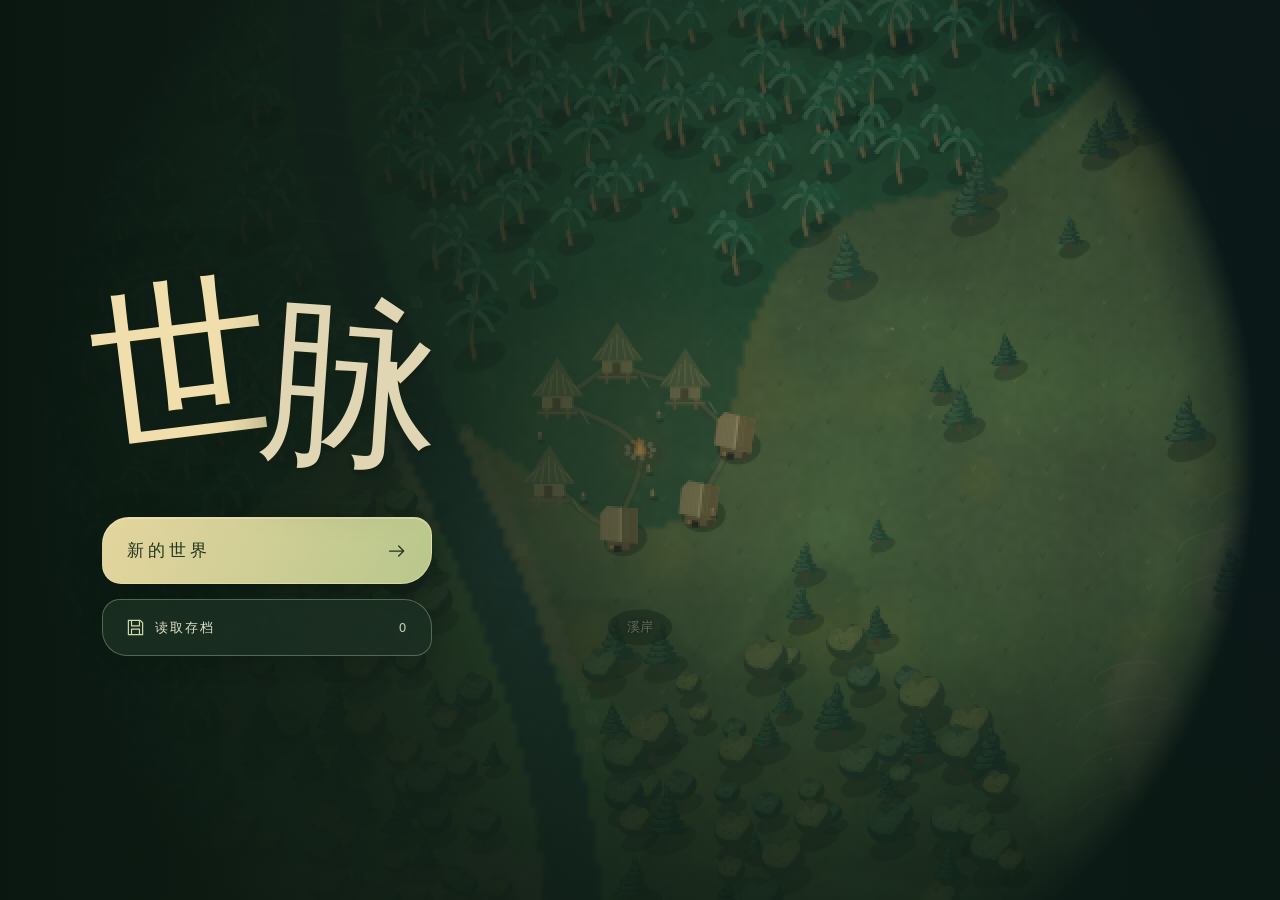
==== index.html @ d9d02315 "Initial release: civilization simulation v5.3.1" ====
<!doctype html>
<html lang="zh-CN">
<head>
  <meta charset="UTF-8">
  <meta name="viewport" content="width=device-width, initial-scale=1, viewport-fit=cover">
  <meta name="theme-color" content="#17251e">
  <link rel="icon" href="data:image/svg+xml,%3Csvg xmlns='http://www.w3.org/2000/svg' viewBox='0 0 32 32'%3E%3Crect width='32' height='32' rx='9' fill='%2317261f'/%3E%3Cpath d='M25 6C9 4 4 12 9 21c7 8 17 1 16-15ZM7 27 22 9' fill='none' stroke='%23b9ca98' stroke-width='2'/%3E%3C/svg%3E">
  <title>世脉</title>
  <link rel="stylesheet" href="styles.css?v=5.3.1">
</head>
<body>
  <svg class="icon-library" aria-hidden="true" xmlns="http://www.w3.org/2000/svg"><defs>
    <symbol id="i-leaf" viewBox="0 0 24 24"><path d="M19 3C8 2 3 7 5 14c2 7 13 7 14-11Z M5 21c2-7 6-11 11-15 M9 13l-1-5 M11 10l5 1"/></symbol>
    <symbol id="i-home" viewBox="0 0 24 24"><path d="m3 11 9-8 9 8 M5 10v10h14V10 M10 20v-7h4v7"/></symbol>
    <symbol id="i-people" viewBox="0 0 24 24"><circle cx="9" cy="7" r="3"/><path d="M3 21v-3a6 6 0 0 1 12 0v3 M16 5a3 3 0 0 1 0 6 M18 15a5 5 0 0 1 3 5"/></symbol>
    <symbol id="i-food" viewBox="0 0 24 24"><path d="M8 22 16 2 M11 15c-5 0-7-3-6-6 4 0 6 2 6 6Z M13 10C9 9 7 6 9 3c3 1 5 3 4 7Z M13 11c4-4 7-3 8-1-1 3-4 5-9 5 M10 18c5-3 8-2 9 0-2 3-6 4-10 3"/></symbol>
    <symbol id="i-wood" viewBox="0 0 24 24"><path d="m12 2-7 9h4l-6 7h18l-6-7h4L12 2Z M12 18v4"/></symbol>
    <symbol id="i-stone" viewBox="0 0 24 24"><path d="m3 17 3-9 7-4 6 5 3 10-10 2-9-4Z M6 8l7 6 6-5 M13 14l-1 7"/></symbol>
    <symbol id="i-coin" viewBox="0 0 24 24"><circle cx="12" cy="12" r="9"/><path d="M15 7h-4a3 3 0 0 0 0 6h2a2 2 0 0 1 0 4H9 M12 5v14"/></symbol>
    <symbol id="i-build" viewBox="0 0 24 24"><path d="m4 21 11-11 M13 6l5 5 4-4-5-5-4 4Z M3 6l3-3 4 4-3 3-4-4Z M10 13l8 8 3-3-8-8"/></symbol>
    <symbol id="i-policy" viewBox="0 0 24 24"><path d="M7 3h12v14a4 4 0 0 1-4 4H6a3 3 0 0 1 0-6h9v2a4 4 0 0 0 4 4 M7 15V6a3 3 0 0 0-6 0h6 M10 7h6 M10 11h6"/></symbol>
    <symbol id="i-reform" viewBox="0 0 24 24"><path d="M12 22V9 M12 15C5 16 2 12 3 7c6 0 9 3 9 8Z M12 11c0-7 4-10 9-9 0 6-3 9-9 9Z"/></symbol>
    <symbol id="i-report" viewBox="0 0 24 24"><path d="M12 5C8 2 4 3 2 4v15c4-2 7-1 10 1 3-2 6-3 10-1V4c-3-1-6-2-10 1Zm0 0v15 M5 8l4 1 M5 12l4 1 M15 9l4-1 M15 13l4-1"/></symbol>
    <symbol id="i-compass" viewBox="0 0 24 24"><circle cx="12" cy="12" r="10"/><path d="m16 7-2 7-7 3 3-7 6-3Z M12 0v3 M12 21v3"/></symbol>
    <symbol id="i-close" viewBox="0 0 24 24"><path d="m6 6 12 12 M18 6 6 18"/></symbol>
    <symbol id="i-plus" viewBox="0 0 24 24"><path d="M12 4v16 M4 12h16"/></symbol>
    <symbol id="i-minus" viewBox="0 0 24 24"><path d="M5 12h14"/></symbol>
    <symbol id="i-arrow" viewBox="0 0 24 24"><path d="M3 12h17 M14 6l6 6-6 6"/></symbol>
    <symbol id="i-menu" viewBox="0 0 24 24"><path d="M5 7h14 M5 12h10 M5 17h14"/></symbol>
    <symbol id="i-play" viewBox="0 0 24 24"><path d="m8 4 12 8-12 8V4Z"/></symbol>
    <symbol id="i-pause" viewBox="0 0 24 24"><path d="M8 5v14 M16 5v14"/></symbol>
    <symbol id="i-save" viewBox="0 0 24 24"><path d="M4 3h14l3 3v15H3V3h1Z M7 3v7h10V3 M7 21v-7h10v7"/></symbol>
    <symbol id="i-water" viewBox="0 0 24 24"><path d="M12 2C9 7 5 10 5 15a7 7 0 0 0 14 0c0-5-4-8-7-13Z M8 15a4 4 0 0 0 4 4"/></symbol>
    <symbol id="i-sun" viewBox="0 0 24 24"><circle cx="12" cy="12" r="5"/><path d="M12 1v3 M12 20v3 M1 12h3 M20 12h3 M4 4l2 2 M18 18l2 2 M20 4l-2 2 M6 18l-2 2"/></symbol>
    <symbol id="i-check" viewBox="0 0 24 24"><path d="m4 12 5 5L20 6"/></symbol>
    <symbol id="i-shield" viewBox="0 0 24 24"><path d="M12 2c3 2 6 3 9 3v7c-1 5-4 8-9 10-5-2-8-5-9-10V5c3 0 6-1 9-3Z M12 7v10 M8 12h8"/></symbol>
    <symbol id="i-tower" viewBox="0 0 24 24"><path d="M4 3v5l3 3-1 11h12l-1-11 3-3V3h-4v3h-3V3h-3v3H7V3H4Z M10 22v-6h4v6"/></symbol>
    <symbol id="i-mill" viewBox="0 0 24 24"><path d="m9 12-2 10h10l-2-10 M12 10V2l4 3-4 5Zm0 0 8 1-3 4-5-5Zm0 0-2 8-4-3 6-5Zm0 0L4 8l3-4 5 6Z"/></symbol>
    <symbol id="i-warehouse" viewBox="0 0 24 24"><path d="m2 9 10-7 10 7 M4 8v14h16V8 M8 22V12h8v10 M8 16h8 M8 19h8"/></symbol>
    <symbol id="i-apartments" viewBox="0 0 24 24"><path d="M5 22V3h14v19 M2 22h20 M9 7h1 M14 7h1 M9 11h1 M14 11h1 M9 15h1 M14 15h1 M10 22v-4h4v4"/></symbol>
    <symbol id="i-health" viewBox="0 0 24 24"><path d="M4 22V7h16v15 M2 22h20 M9 7V2h6v5 M9 12h6 M12 9v6 M9 22v-4h6v4"/></symbol>
    <symbol id="i-industry" viewBox="0 0 24 24"><path d="M3 22V11l6-5v6l6-5v6h6v9H3Z M17 13V2h3l1 11 M7 17h1 M12 17h1 M17 17h1"/></symbol>
    <symbol id="i-rail" viewBox="0 0 24 24"><path d="M6 3h12v14H6V3Z M6 10h12 M9 6h6 M8 14h1 M15 14h1 M8 17 4 22 M16 17l4 5 M6 20h12"/></symbol>
    <symbol id="i-bank" viewBox="0 0 24 24"><path d="m2 8 10-6 10 6H2Z M4 21h16 M3 18h18 M6 10v7 M10 10v7 M14 10v7 M18 10v7"/></symbol>
    <symbol id="i-market" viewBox="0 0 24 24"><path d="M3 8h18l-2-5H5L3 8Z M4 8v13h16V8 M8 21v-8h8v8 M3 8c0 5 5 5 5 0 0 5 8 5 8 0 0 5 5 5 5 0"/></symbol>
    <symbol id="i-post" viewBox="0 0 24 24"><path d="M3 5h18v14H3V5Z m0 1 9 7 9-7 M3 19l6-6 M21 19l-6-6"/></symbol>
    <symbol id="i-culture" viewBox="0 0 24 24"><path d="M12 2v4 M8 6h8 M5 10l7-4 7 4 M6 11v8 M10 11v8 M14 11v8 M18 11v8 M3 22h18 M4 19h16"/></symbol>
    <symbol id="i-crown" viewBox="0 0 24 24"><path d="m3 6 5 5 4-8 4 8 5-5-3 13H6L3 6Z M6 22h12"/></symbol>
    <symbol id="i-war" viewBox="0 0 24 24"><path d="m3 3 5 1 12 15 M21 3l-5 1L4 19 M4 14l6 6 M14 20l6-6 M3 21l3-3 M18 18l3 3"/></symbol>
  </defs></svg>

  <main id="game" aria-label="文明世界">
    <canvas id="worldMap" aria-label="可拖动和缩放的世界地图"></canvas>
    <div class="world-vignette" aria-hidden="true"></div>

    <header id="hud" class="hud hidden">
      <div class="identity glass">
        <button id="menuButton" class="brand-button" title="存档与菜单" aria-label="存档与菜单"><svg><use href="#i-leaf"/></svg></button>
        <div><strong id="settlementName">溪岸</strong><span id="stageLabel">河畔营地</span></div>
      </div>
      <div class="resources glass" aria-label="聚落资源">
        <button class="resource" data-stat="population" title="人口与住房"><svg><use href="#i-people"/></svg><span><b id="populationValue">36</b><small>人口</small></span></button>
        <button class="resource" data-stat="food" title="粮食收支"><svg><use href="#i-food"/></svg><span><b id="foodValue">120</b><small>粮食</small></span></button>
        <button class="resource" data-stat="wood" title="木材收支"><svg><use href="#i-wood"/></svg><span><b id="woodValue">100</b><small>木材</small></span></button>
        <button class="resource" data-stat="stone" title="石材收支"><svg><use href="#i-stone"/></svg><span><b id="stoneValue">48</b><small>石材</small></span></button>
        <button class="resource hidden" data-stat="treasury" title="国库与预算"><svg><use href="#i-coin"/></svg><span><b id="treasuryValue">0</b><small>国库</small></span></button>
        <button class="resource warehouse-button" data-panel="warehouse" title="仓库" aria-label="仓库"><svg><use href="#i-warehouse"/></svg></button>
      </div>
      <nav class="toolbar glass" aria-label="治理操作">
        <button class="tool-button" data-panel="build" title="建设 B"><svg><use href="#i-build"/></svg><span>建设</span></button>
        <button class="tool-button" data-panel="policy" title="政策 P"><svg><use href="#i-policy"/></svg><span>政策</span></button>
        <button class="tool-button" data-panel="reform" title="制度"><svg><use href="#i-reform"/></svg><span>制度</span></button>
        <button class="tool-button" data-panel="report" title="报告 R"><svg><use href="#i-report"/></svg><span>报告</span><i id="reportBadge" class="badge hidden"></i></button>
        <button id="exploreButton" class="tool-button" title="探索 E"><svg><use href="#i-compass"/></svg><span>探索</span></button>
        <button class="tool-button" data-panel="automation" title="委托建设"><svg><use href="#i-build"/></svg><span>委托</span></button>
        <button class="tool-button" data-panel="hostile" title="周边势力"><svg><use href="#i-compass"/></svg><span>势力</span></button>
      </nav>
    </header>

    <div id="mapContext" class="map-context hidden"><span class="eyebrow" id="mapLevelLabel">聚落近景</span><p id="mapSubtitle">溪岸 · 河谷平原</p></div>
    <aside id="detailPanel" class="detail-panel glass hidden" aria-label="所选项目详情"></aside>

    <div id="mapControls" class="map-controls hidden">
      <div class="view-levels glass" aria-label="地图层级"><button data-level="world" title="世界地图">世界</button><button data-level="region" title="地区地图">地区</button><button data-level="village" class="active" title="查看每间房屋">聚落</button></div>
      <div class="zoom-controls glass"><button id="zoomOut" title="缩小" aria-label="缩小"><svg><use href="#i-minus"/></svg></button><button id="homeView" title="回到聚落" aria-label="回到聚落"><svg><use href="#i-home"/></svg></button><button id="zoomIn" title="放大" aria-label="放大"><svg><use href="#i-plus"/></svg></button></div>
      <div class="map-scale"><span></span><small id="scaleLabel">100 m</small></div>
    </div>

    <div id="timeControls" class="time-controls glass hidden">
      <div class="calendar"><strong id="yearLabel">纪元 0 年</strong><span id="seasonLabel">暂停</span></div>
      <button id="playButton" class="play-button" title="开始 / 暂停 空格" aria-label="开始时间"><svg><use id="playUse" href="#i-play"/></svg></button>
      <div class="speed-options" aria-label="时间速度"><button data-speed="1" class="active">1×</button><button data-speed="5">5×</button><button data-speed="12">12×</button></div>
    </div>

    <div id="importantEventBackdrop" class="important-event-backdrop hidden" aria-hidden="true"></div>
    <section id="eventPopup" class="event-popup glass hidden" aria-live="polite"></section>
    <div id="onboarding" class="onboarding glass hidden"><span class="guide-mark">01</span><div><strong id="guideTitle">先看看这处河湾</strong><p id="guideText">拖动画面，滚轮靠近屋舍。点击顶部的建设，种下第一片农田。</p></div><button id="dismissGuide" class="icon-button" title="关闭提示" aria-label="关闭提示"><svg><use href="#i-close"/></svg></button></div>
    <div id="placementBar" class="placement-bar glass hidden"><svg><use href="#i-build"/></svg><span id="placementText"></span><button id="cancelPlacement" class="icon-button" title="取消放置" aria-label="取消放置"><svg><use href="#i-close"/></svg></button></div>
    <div id="toastRegion" class="toast hidden" role="status"></div>
  </main>

  <section id="startScreen" class="start-screen" aria-label="启动界面">
    <div class="start-shade"></div>
    <div class="start-content"><h1 aria-label="世脉"><span class="title-first">世</span><span class="title-second">脉</span></h1>
      <div class="start-actions"><button id="continueButton" class="continue-button hidden"><span><small>继续游戏</small><strong id="continueName"></strong><em id="continueMeta"></em></span><svg><use href="#i-arrow"/></svg></button><button id="newGameButton" class="new-game-button"><span>新的世界</span><svg><use href="#i-arrow"/></svg></button><button id="loadGameButton" class="load-button"><svg><use href="#i-save"/></svg><span>读取存档</span><small id="saveCount">0</small></button></div>
    </div>
  </section>

  <div id="dialogBackdrop" class="dialog-backdrop hidden"><section id="dialog" class="dialog glass" role="dialog" aria-modal="true" aria-labelledby="dialogTitle"></section></div>
  <script src="terrain.js?v=5.3.1"></script><script src="society.js?v=5.3.1"></script><script src="warfare.js?v=5.3.1"></script><script src="logistics.js?v=5.3.1"></script><script src="minerals.js?v=5.3.1"></script><script src="economy.js?v=5.3.1"></script><script src="politics.js?v=5.3.1"></script><script src="territory.js?v=5.3.1"></script><script src="nations.js?v=5.3.1"></script><script src="engine.js?v=5.3.1"></script><script src="world.js?v=5.3.1"></script><script src="storage.js?v=5.3.1"></script><script src="app.js?v=5.3.1"></script>
</body>
</html>
---- styles.css ----
:root{color-scheme:dark;--paper:#e9e3d0;--muted:#b7bca7;--sage:#b9ca98;--gold:#d4ba81;--ink:#17261f;--panel:rgba(24,39,30,.94);--line:rgba(211,219,183,.14);font-family:"PingFang SC","Microsoft YaHei",system-ui,sans-serif;font-synthesis:none}
*{box-sizing:border-box}body{margin:0;background:#192a21;color:var(--paper);overflow:hidden}button,input{font:inherit}button{color:inherit;cursor:pointer;border:0;background:transparent;-webkit-tap-highlight-color:transparent}button:disabled{opacity:.42;cursor:not-allowed}button:focus-visible,input:focus-visible{outline:2px solid var(--gold);outline-offset:4px}button, input{transition:background .18s,color .18s,opacity .18s,box-shadow .18s}button:hover:not(:disabled){color:#fff7dc}button svg{pointer-events:none}svg{width:22px;height:22px;fill:none;stroke:currentColor;stroke-width:1.5;stroke-linecap:round;stroke-linejoin:round;flex-shrink:0}.icon-library{position:absolute;width:0;height:0;overflow:hidden}.hidden{display:none!important}#game,#worldMap,.world-vignette{position:fixed;inset:0;width:100%;height:100%}#worldMap{display:block;cursor:grab;touch-action:none}#worldMap:active{cursor:grabbing}.world-vignette{pointer-events:none;background:radial-gradient(ellipse at center,transparent 40%,rgba(8,18,13,.25) 100%)}.glass{background:var(--panel);box-shadow:0 8px 36px #07120b38,inset 0 1px 0 #dce2b715;border:1px solid #d7debd16;backdrop-filter:blur(18px);-webkit-backdrop-filter:blur(18px)}
.hud{position:fixed;z-index:10;top:20px;left:24px;right:24px;display:flex;align-items:center;gap:12px;pointer-events:none}.hud>*{pointer-events:auto}.identity{display:flex;gap:10px;align-items:center;padding:9px 20px 9px 10px;border-radius:25px 30px 24px 16px;min-width:168px}.brand-button{color:var(--sage);display:grid;place-items:center;width:40px;height:40px;border-radius:50%}.brand-button:hover{background:#ffffff0a}.brand-button svg{width:30px;height:30px}.identity strong{font-family:"Songti SC",STSong,serif;font-size:19px;letter-spacing:3px;display:block}.identity span{display:block;font-size:10px;color:var(--muted);margin-top:4px;letter-spacing:1px}.resources{display:flex;align-items:center;padding:9px 16px;border-radius:20px 25px 18px 25px;gap:21px}.resource{display:flex;align-items:center;gap:9px;padding:2px 0;text-align:left}.resource svg{color:var(--sage);width:23px;height:23px}.resource b{font-size:17px;font-weight:500;font-variant-numeric:tabular-nums;display:block;line-height:1.2}.resource small{display:block;font-size:9px;color:var(--muted);margin-top:4px;white-space:nowrap}.toolbar{margin-left:auto;display:flex;padding:6px;gap:3px;border-radius:28px 20px 27px 21px}.tool-button{position:relative;display:flex;flex-direction:column;align-items:center;justify-content:center;gap:4px;min-width:53px;height:52px;border-radius:16px;color:#c8d0b8}.tool-button span{font-size:10px;letter-spacing:1px}.tool-button:hover,.tool-button.active{background:#d1e0a713;color:var(--gold)}.badge{position:absolute;width:5px;height:5px;right:12px;top:6px;background:var(--gold);border-radius:50%}.map-context{position:fixed;top:113px;left:34px;pointer-events:none;text-shadow:0 2px 8px #07160d}.eyebrow{font-size:10px;letter-spacing:3px;color:var(--sage)}.map-context p{font-family:"Songti SC",STSong,serif;font-size:21px;letter-spacing:3px;margin:8px 0;color:#e8e5d1}.detail-panel{position:fixed;z-index:20;top:104px;right:24px;width:350px;max-height:calc(100dvh - 260px);overflow:auto;border-radius:28px 17px 26px 22px;padding:23px 22px;scrollbar-width:thin;scrollbar-color:#8f9c7140 transparent}.panel-header{display:flex;justify-content:space-between;align-items:flex-start;gap:12px;margin-bottom:18px}.panel-header h2{font-family:"Songti SC",STSong,serif;font-size:25px;font-weight:500;letter-spacing:3px;margin:3px 0 7px}.panel-header p{margin:0;font-size:11px;color:var(--muted);line-height:1.7}.icon-button{width:30px;height:30px;display:grid;place-items:center;border-radius:50%;flex-shrink:0;color:var(--muted)}.icon-button svg{width:17px;height:17px}.icon-button:hover{background:#ffffff0a}.section-label{color:var(--gold);font-size:10px;letter-spacing:2px;margin:20px 0 10px}.panel-copy{font-size:12px;line-height:1.9;color:var(--muted)}.project-list{display:flex;flex-direction:column;gap:8px}.project-card{width:100%;padding:13px 12px;display:flex;gap:12px;align-items:flex-start;text-align:left;border-radius:16px 21px 17px 13px;background:#9aae7010;border:1px solid transparent}.project-card:hover:not(:disabled),.project-card.selected{background:#b4c4871b;border-color:#b4c48725}.project-card .project-icon{padding:8px;border-radius:50%;background:#b5cb8910;color:var(--sage)}.project-card .project-icon svg{width:21px;height:21px}.project-main{min-width:0;flex:1}.project-name{font-size:13px;display:flex;align-items:center;justify-content:space-between;gap:8px}.project-name small{font-size:9px;color:var(--muted)}.project-card p{font-size:10px;color:var(--muted);line-height:1.7;margin:5px 0 7px}.costs{display:flex;gap:12px;flex-wrap:wrap;font-size:10px;color:#c6ccaf}.costs span{display:flex;align-items:center;gap:4px}.costs svg{width:13px;height:13px}.costs .insufficient{color:#dfaa88}.locked .project-icon{color:#8e9784}.locked .project-name{color:#a3aa96}.locked p{color:#909b88}.subtle-button{font-size:11px;color:var(--muted);padding:8px 0}.primary-button{background:#b7c995;color:#1a2a1e!important;border-radius:13px 20px 14px 20px;padding:13px 18px;display:flex;align-items:center;justify-content:center;gap:12px;font-size:12px}.primary-button:hover:not(:disabled){background:#cfdda9}.primary-button svg{width:17px;height:17px}.wide{width:100%}.size-options,.choice-row{display:flex;gap:7px;margin:12px 0}.size-options button,.choice-row button{font-size:11px;border-radius:15px;padding:9px 14px;background:#d2deac0b}.size-options .active,.choice-row .active{background:#b6c99227;color:var(--gold)}.selected-project{background:#aabe8010;border-radius:18px;padding:15px;margin:10px 0}.selected-project h3{font-size:15px;font-weight:500;margin:0 0 8px}.selected-project p{font-size:11px;line-height:1.8;color:var(--muted)}.switch{width:32px;height:18px;border-radius:20px;background:#76836535;position:relative;display:inline-block;flex-shrink:0}.switch:after{content:"";position:absolute;left:3px;top:3px;width:12px;height:12px;border-radius:50%;background:#a7b196;transition:transform .2s}.switch.on{background:#b3c68e55}.switch.on:after{transform:translateX(14px);background:var(--sage)}.coverage{height:3px;background:#d0d8af15;border-radius:8px;margin-top:9px;overflow:hidden}.coverage i{display:block;height:100%;background:var(--sage);border-radius:8px;transition:width .5s}.metrics{display:grid;grid-template-columns:1fr 1fr;gap:16px 18px;margin:18px 0}.metric small{display:block;font-size:10px;color:var(--muted);margin-bottom:7px}.metric b{font-weight:400;font-size:23px;font-family:Georgia,serif}.metric em{font-size:10px;color:var(--sage);font-style:normal;margin-left:5px}.report-chart{width:100%;height:100px;stroke-width:2;margin:8px 0}.chart-labels{display:flex;justify-content:space-between;font-size:9px;color:var(--muted)}.history-entry{border-top:1px solid var(--line);padding:12px 0}.history-entry time{font-size:9px;color:var(--muted)}.history-entry h3{font-size:12px;font-weight:500;margin:6px 0}.history-entry p{font-size:11px;color:var(--muted);line-height:1.8;margin:0}.budget-row{margin:19px 0}.budget-row label{display:flex;justify-content:space-between;font-size:12px;margin-bottom:10px}.budget-row input{width:100%;accent-color:var(--sage)}.institution{padding:13px 0;border-bottom:1px solid var(--line)}.institution h3{font-size:13px;font-weight:500;margin:0 0 5px}.institution p{font-size:11px;color:var(--muted);margin:0 0 10px;line-height:1.8}.institution select{width:100%;color:var(--paper);background:#273a2d;border:1px solid var(--line);border-radius:12px;padding:9px;font:inherit;font-size:11px}.institution button{margin-top:8px}.empty-note{font-size:12px;color:var(--muted);line-height:1.9;padding:20px 0}.tag{display:inline-block;font-size:9px;color:var(--sage);background:#b6cc8b12;border-radius:12px;padding:5px 8px;margin:2px}
.map-controls{position:fixed;z-index:11;bottom:25px;left:26px;display:flex;align-items:center;gap:10px}.view-levels,.zoom-controls{display:flex;padding:5px;border-radius:18px 21px 17px 21px}.view-levels button{padding:8px 12px;font-size:10px;color:var(--muted);border-radius:13px}.view-levels button.active{color:var(--paper);background:#d0dda11a}.zoom-controls button{width:33px;height:31px;display:grid;place-items:center;border-radius:12px}.zoom-controls button:hover{background:#ffffff0c}.zoom-controls svg{width:16px;height:16px}.map-scale{margin-left:4px;color:#c5cbb4;text-align:center;text-shadow:0 1px 4px #000}.map-scale span{display:block;width:65px;height:5px;border:1px solid #c5cbb480;border-top:0}.map-scale small{font-size:9px}.time-controls{position:fixed;z-index:12;bottom:25px;right:26px;display:flex;align-items:center;padding:12px 13px 12px 22px;gap:15px;border-radius:23px 28px 19px 25px}.calendar strong{display:block;font-family:"Songti SC",STSong,serif;letter-spacing:1px;font-weight:500;font-size:16px}.calendar span{font-size:9px;color:var(--muted);display:block;margin-top:5px}.play-button{width:35px;height:35px;color:var(--sage);background:#b4c68c12;border-radius:50%;display:grid;place-items:center}.play-button svg{width:18px;height:18px}.speed-options{display:flex;gap:3px}.speed-options button{font-size:10px;padding:8px 6px;color:var(--muted);border-radius:10px}.speed-options button.active{background:#c8d6a51a;color:var(--gold)}.event-popup{position:fixed;right:26px;bottom:116px;width:334px;border-radius:23px 30px 22px 16px;padding:20px 22px;z-index:30;animation:rise .35s ease-out}.event-meta{display:flex;align-items:center;justify-content:space-between;font-size:9px;color:var(--gold);letter-spacing:2px}.event-popup h3{font-family:"Songti SC",STSong,serif;font-size:22px;font-weight:500;letter-spacing:1px;margin:13px 0 10px}.event-popup p{font-size:11px;line-height:1.9;color:#c4cbb5;margin:0}.event-popup footer{display:flex;justify-content:space-between;align-items:center;margin-top:14px;font-size:9px;color:var(--muted)}.event-popup footer button{padding:6px 12px;border-radius:12px;background:#c6d99b17;color:var(--sage);font-size:11px}.event-popup.failure{border-color:#c78e5b55}.onboarding{position:fixed;bottom:113px;left:28px;max-width:365px;padding:17px 15px;display:flex;gap:13px;align-items:flex-start;border-radius:20px 27px 19px 24px;z-index:14}.guide-mark{font-family:Georgia,serif;font-size:28px;font-style:italic;color:#b9ca9870;line-height:1}.onboarding strong{font-family:"Songti SC",STSong,serif;letter-spacing:1px;font-size:16px;font-weight:500}.onboarding p{font-size:10px;line-height:1.9;color:var(--muted);margin:7px 0 0}.placement-bar{position:fixed;bottom:112px;left:50%;transform:translateX(-50%);z-index:25;display:flex;align-items:center;gap:14px;padding:12px 15px 12px 19px;border-radius:22px;color:var(--gold);white-space:nowrap;font-size:12px}.placement-bar>svg{width:19px}.toast{position:fixed;z-index:80;left:50%;top:110px;transform:translateX(-50%);padding:12px 22px;background:#253b2ef5;border:1px solid #cfdbab22;border-radius:22px;color:var(--paper);box-shadow:0 8px 30px #0003;font-size:12px;max-width:90%;text-align:center;animation:rise .2s ease-out}
.start-screen{position:fixed;inset:0;z-index:50;overflow:auto}.start-shade{position:absolute;inset:0;background:linear-gradient(90deg,rgba(12,26,20,.97),rgba(14,30,21,.88) 27%,rgba(15,30,21,.27) 66%,rgba(11,24,17,.16)),linear-gradient(0deg,#0e201bd9,transparent 30%)}.start-content{position:relative;max-width:650px;padding:clamp(65px,10vh,125px) 0 60px clamp(40px,7.5vw,130px)}.start-overline{display:flex;align-items:center;gap:12px;color:#beca9d;font-size:9px;letter-spacing:3px}.start-overline svg{width:25px;height:25px}.start-content h1{font-family:"Songti SC",STSong,"Noto Serif CJK SC",serif;font-size:clamp(80px,8vw,119px);letter-spacing:18px;font-weight:400;line-height:1.1;margin:28px 0 0;color:#ece8d6;text-shadow:0 4px 30px #0c201a44}.start-content h1 span{display:block;font-size:16px;letter-spacing:5px;margin-top:24px;color:#c9d0b8}.start-description{margin:32px 0 34px;font-size:12px;letter-spacing:2px;color:#aebda6;line-height:2.3}.start-actions{max-width:322px;display:flex;flex-direction:column;gap:12px}.continue-button{display:flex;align-items:center;justify-content:space-between;text-align:left;padding:17px 23px;border-radius:18px 28px 18px 26px;background:#b2c88e18;border:1px solid #c0ce9b33}.continue-button small{display:block;font-size:9px;letter-spacing:3px;color:var(--sage)}.continue-button strong{font-family:"Songti SC",STSong,serif;font-size:22px;font-weight:400;display:block;margin:7px 0;letter-spacing:2px}.continue-button em{font-size:9px;display:block;color:var(--muted);font-style:normal}.continue-button>svg{color:var(--sage)}.new-game-button{display:flex;justify-content:space-between;align-items:center;padding:19px 24px;background:#c2d19e;color:#243422!important;border-radius:22px 17px 26px 17px;font-size:14px;letter-spacing:3px;box-shadow:0 5px 30px #0002}.new-game-button:hover{background:#d3ddb5}.new-game-button svg{width:20px}.load-button{padding:12px 5px;display:flex;align-items:center;gap:10px;color:#bdc8af;font-size:11px;letter-spacing:2px}.load-button svg{width:17px;height:17px}.load-button small{margin-left:auto;color:#8f9d88;font-size:10px}.start-note{font-size:9px;letter-spacing:3px;color:#8a9d87;margin-top:34px}.start-caption{position:absolute;bottom:75px;right:65px;text-align:right;pointer-events:none}.start-caption span{font-family:"Songti SC",STSong,serif;font-size:22px;letter-spacing:4px;color:#e3e8d2}.start-caption small{display:block;color:#b0bea3;font-size:9px;letter-spacing:2px;margin-top:14px}.version{position:absolute;bottom:25px;right:35px;font-size:9px;letter-spacing:2px;color:#94a38e}.dialog-backdrop{position:fixed;inset:0;z-index:70;background:#06140dc2;backdrop-filter:blur(10px);display:flex;align-items:center;justify-content:center;padding:24px}.dialog{width:min(440px,100%);max-height:85dvh;overflow:auto;padding:30px;border-radius:30px 20px 35px 23px}.dialog h2{font-family:"Songti SC",STSong,serif;font-size:30px;font-weight:400;letter-spacing:4px;margin:5px 0 12px}.dialog .dialog-subtitle{font-size:12px;line-height:1.9;color:var(--muted)}.dialog label{font-size:10px;letter-spacing:2px;color:var(--sage);display:block;margin:23px 0 9px}.dialog input[type=text],.dialog input[type=number]{width:100%;padding:13px 14px;border:1px solid #c8d3a626;border-radius:13px;background:#09170e40;color:var(--paper);font-size:14px}.dialog .seed-note{font-size:10px;color:var(--muted);margin:8px 0 22px}.dialog .start-facts{display:flex;gap:22px;margin:23px 0;color:var(--muted);font-size:11px}.start-facts span{display:flex;align-items:center;gap:6px}.start-facts svg{width:17px;height:17px;color:var(--sage)}.dialog-header{display:flex;justify-content:space-between;align-items:flex-start}.save-slot{padding:16px 12px;display:flex;gap:8px;align-items:center;border-top:1px solid var(--line)}.save-slot>button:first-child{text-align:left;flex:1}.save-slot strong{font-family:"Songti SC",STSong,serif;font-weight:500;display:block;letter-spacing:1px;font-size:19px}.save-slot small{display:block;color:var(--muted);font-size:10px;margin-top:7px}.menu-actions{display:flex;flex-direction:column;gap:10px;margin-top:23px}.menu-actions button{padding:13px 16px;text-align:left;border-radius:15px;background:#c8d6a50c;display:flex;align-items:center;gap:12px;font-size:12px}.menu-actions svg{width:18px;height:18px;color:var(--sage)}.danger{color:#d4a28a!important}@keyframes rise{from{opacity:0;translate:0 10px}to{opacity:1;translate:0 0}}
@media(min-width:1500px){.hud{gap:18px;top:25px;left:30px;right:30px}.resources{gap:33px;padding:12px 25px}.toolbar{gap:7px}.tool-button{min-width:60px}.map-context{top:125px;left:42px}}
@media(max-width:1100px){.hud{gap:8px;left:14px;right:14px;top:14px}.identity{min-width:135px;padding-right:13px}.identity strong{font-size:16px}.resources{gap:13px;padding:12px}.resource{gap:6px}.resource b{font-size:15px}.resource svg{width:18px}.tool-button{min-width:42px}.toolbar{gap:0}.tool-button span{font-size:9px}.map-context{left:24px}.detail-panel{right:14px;width:325px}.start-content{padding-left:7vw}.start-caption{right:35px;font-size:16px}.start-caption span{font-size:17px}.time-controls{gap:10px}.speed-options button{padding:8px 4px}}
@media(max-width:760px){.hud{flex-wrap:wrap;gap:7px;top:10px;left:10px;right:10px}.identity{min-width:125px;flex:0 0 auto;padding:7px 12px 7px 6px}.brand-button{width:30px;height:30px}.brand-button svg{width:24px}.identity strong{font-size:15px;letter-spacing:2px}.identity span{font-size:8px}.resources{flex:1;justify-content:space-around;padding:9px 10px;gap:8px;height:58px}.resource{gap:5px}.resource svg{width:17px;height:17px}.resource b{font-size:13px}.resource small{font-size:8px}.toolbar{margin-left:auto;height:53px;padding:3px 6px}.tool-button{height:45px;min-width:45px}.tool-button svg{width:19px;height:19px}.tool-button span{font-size:8px}.map-context{top:137px;left:20px}.map-context p{font-size:17px}.detail-panel{top:135px;right:10px;width:min(330px,calc(100% - 20px));max-height:calc(100dvh - 268px);padding:20px}.map-controls{left:12px;bottom:94px;gap:6px}.view-levels button{padding:7px 9px;font-size:9px}.zoom-controls button{width:27px;height:28px}.map-scale{display:none}.time-controls{right:12px;left:12px;bottom:15px;justify-content:space-between;padding:10px 14px}.calendar strong{font-size:15px}.speed-options{gap:4px}.speed-options button{padding:9px 7px}.play-button{width:34px;height:34px}.event-popup{right:12px;bottom:150px;width:min(325px,calc(100vw - 24px));padding:17px 19px}.event-popup h3{font-size:20px}.onboarding{bottom:150px;left:12px;max-width:calc(100% - 24px)}.event-popup:not(.hidden)~.onboarding{display:none}.placement-bar{bottom:151px;max-width:calc(100% - 24px);white-space:normal;font-size:11px}.start-shade{background:linear-gradient(90deg,#0c1a14ed,#0e1e15b5 80%),linear-gradient(0deg,#0e201bcc,transparent)}.start-content{padding:75px 32px 60px;max-width:460px}.start-content h1{font-size:87px;letter-spacing:12px;margin-top:26px}.start-content h1 span{font-size:13px;letter-spacing:3px}.start-description{font-size:11px;margin:27px 0}.start-actions{max-width:300px}.start-caption{display:none}.start-note{font-size:8px;letter-spacing:2px}.version{bottom:18px;right:22px}.dialog{padding:24px}.toast{top:137px;font-size:11px}}
@media(max-width:450px){.identity{min-width:109px;gap:5px;padding-right:9px}.identity strong{font-size:14px}.identity span{font-size:7px}.resources{gap:5px;padding:9px 8px}.resource{gap:3px}.resource svg{width:12px;height:12px}.resource b{font-size:12px}.resource small{font-size:7px}.resource[data-stat=treasury] small{font-size:0}.resource[data-stat=treasury] small:after{content:'储备';font-size:7px}.toolbar{width:251px;justify-content:space-between}.tool-button{min-width:43px}.start-content{padding-top:68px}.start-content h1{font-size:82px}.detail-panel{max-height:calc(100dvh - 285px)}}
@media(max-width:360px){.hud .identity{min-width:91px;gap:1px;padding-right:5px}.identity .brand-button{width:23px}.identity strong{font-size:12px}.resources{gap:3px;padding:9px 6px}.resource{gap:2px}.resource svg{width:10px}.resource b{font-size:11px}.resource small{font-size:6px}.tool-button{min-width:40px}.speed-options button{padding:9px 4px}.time-controls{gap:7px}.calendar strong{font-size:13px}}
.event-popup footer{gap:7px}.event-popup footer>span{flex:1}.event-popup footer button{display:flex;align-items:center;gap:5px;white-space:nowrap}.event-popup footer svg{width:14px;height:14px}.event-data{display:flex;justify-content:space-between;gap:12px;margin-top:16px;padding:13px 0;border-top:1px solid var(--line)}.event-data>span{display:flex;align-items:center;gap:6px}.event-data svg{color:var(--sage);width:15px;height:15px}.event-data b{font-size:15px;font-weight:400}.event-data small{font-size:8px;color:var(--muted)}
.proposal-form input{width:100%;border:1px solid var(--line);background:#10221988;color:var(--paper);border-radius:14px;padding:13px;font:inherit;font-size:15px}.form-label{margin:20px 0 9px;font-size:12px;color:var(--sage);display:flex;justify-content:space-between}.clause-chips{display:flex;flex-wrap:wrap;gap:7px}.clause-chips button{padding:9px 12px;border-radius:16px;background:#b5c78c0c;font-size:12px}.clause-chips button.active{background:#b5c78c30;color:var(--gold)}.policy-drawback{color:#dbb293!important;font-size:11px!important;margin-top:9px!important;line-height:1.8!important}.proposal-form .project-card p:first-of-type{display:none}.proposal-form .project-name svg{width:16px;height:16px}.proposal-card{margin-top:14px;padding:15px;background:#a8bb7b0b;border-radius:18px}.proposal-open{display:block;width:100%;text-align:left}.proposal-open strong{display:block;font-size:15px;font-weight:500}.proposal-open span{display:block;font-size:11px;color:var(--muted);margin:8px 0}.form-actions{display:flex;align-items:center;justify-content:space-between;margin-top:18px}.estimate{margin:20px 0;padding:14px;background:#b9cb8b10;border-radius:14px;font-size:11px;color:var(--gold)}.estimate>span:last-child{display:block;margin-top:9px}.build-location{display:flex;align-items:center;gap:9px;font-size:12px;color:var(--muted);margin:10px 0 17px}.automation-level{color:var(--sage);font-size:13px;margin-bottom:15px}.hostile-name{display:flex;align-items:center;gap:10px;color:#e1b398;font-size:19px;font-family:'Songti SC',serif}.hostile-actions{display:flex;gap:8px;flex-wrap:wrap;margin-top:19px}.hostile-actions>button{padding:12px;border-radius:15px;background:#c3947312;font-size:12px}.hostile-actions .costs{margin-top:9px}.hostile-pressure i{background:#c88e70}.project-card .costs{margin-top:9px}.hostile-card{padding:12px 0}.panel-header h2{font-size:23px}.toolbar{gap:0}.tool-button{min-width:46px}.panel-copy:empty{display:none}
@media(min-width:1500px){.tool-button{min-width:51px}}
@media(max-width:760px){.toolbar{width:auto;max-width:100%;justify-content:space-between}.tool-button{min-width:42px}.proposal-form .project-card{padding:12px 9px}.proposal-form .project-icon{padding:6px}.policy-drawback{font-size:11px!important}}
.event-popup{max-height:calc(100dvh - 240px);overflow:auto}.event-popup p{white-space:pre-line}
.proposal-form .project-card.selected p:first-of-type{display:block}
.start-mode-options{display:grid;grid-template-columns:1fr 1fr;gap:12px;margin:18px 0 8px}.start-mode-options button{border:1px solid var(--line);border-radius:21px 15px 23px 15px;text-align:left;padding:17px 14px;background:#b5c78c08}.start-mode-options button.active{border-color:#b5c78c66;background:#b5c78c1c}.start-mode-options svg{width:24px;height:24px;color:var(--sage);margin-bottom:11px}.start-mode-options strong{display:block;font:500 20px 'Songti SC',serif;letter-spacing:3px}.start-mode-options span{display:block;color:var(--muted);font-size:10px;line-height:1.7;margin-top:7px}.dialog .start-facts{gap:14px;flex-wrap:wrap;font-size:10px}.currency-innovation{margin:18px 0;padding:18px;border:1px solid #c2cb9b30;border-radius:20px 27px 17px 22px;background:#c2cb9b0c}.currency-innovation h3{display:flex;align-items:center;gap:9px;font:500 19px 'Songti SC',serif;margin:0 0 12px}.currency-innovation h3 svg{width:20px;height:20px;color:var(--gold)}.currency-innovation p{font-size:11px;line-height:1.8;color:var(--muted)}.currency-innovation .primary-button{margin-top:15px}.nation-card{margin:18px 0;padding:18px 15px;border:1px solid #c8d6a51a;background:#c8d6a507;border-radius:24px 17px 26px 19px}.nation-card.selected{border-color:#c8d6a548}.nation-name{display:flex;gap:9px;align-items:center;width:100%;text-align:left;font:500 22px 'Songti SC',serif}.nation-name i{width:9px;height:9px;border-radius:50%;background:var(--nation-color);box-shadow:0 0 12px color-mix(in srgb,var(--nation-color),transparent 70%)}.nation-name>svg{width:17px;height:17px;margin-left:auto;color:var(--muted)}.nation-status{display:flex;flex-wrap:wrap;gap:7px 12px;margin:12px 0;color:var(--muted);font-size:10px}.nation-card .metrics{gap:12px;margin:16px 0}.nation-card .metric b{font-size:21px}.nation-exchange{display:grid;gap:10px;border-top:1px solid var(--line);padding:14px 0 5px}.nation-exchange>span{display:flex;align-items:center;gap:8px;font-size:12px;color:#c6cfb3}.nation-exchange svg,.nation-tariff svg{width:15px;height:15px;color:var(--sage)}.nation-exchange b{font-weight:400;margin-left:auto}.nation-exchange>small{font-size:10px;color:var(--muted);line-height:1.8}.nation-tariff{display:flex;align-items:center;gap:7px;font-size:11px;color:var(--gold);margin-top:8px}.nation-actions{display:grid;grid-template-columns:1fr 1fr;gap:8px;margin-top:17px}.nation-actions button{padding:11px 9px;background:#c0cfa312;border-radius:15px;text-align:left;font-size:11px;line-height:1.6}.nation-actions .costs{margin-top:7px;gap:9px}.nation-actions button:disabled{opacity:.35}.choice-row button>svg{width:14px;height:14px;vertical-align:middle;margin-right:6px}.exploration-heading{display:flex;gap:12px;justify-content:space-between;align-items:center;margin:4px 0 20px;font-size:12px;color:var(--muted)}.expedition-card{padding:17px;background:#b5c78c0b;border-radius:18px 25px 18px 22px;margin:18px 0}.expedition-card .proposal-open strong{font-size:12px;display:flex;align-items:center;gap:8px}.expedition-card svg{width:17px;height:17px;color:var(--sage)}.expedition-card .proposal-open span{margin-top:13px;color:var(--muted);font-size:11px}.expedition-card .coverage{margin-top:13px}
@media(max-width:450px){.nation-card{padding:16px 12px}.nation-actions{gap:7px}.start-mode-options{gap:9px}.start-mode-options button{padding:15px 11px}.start-mode-options span{font-size:9px}.dialog .start-facts{gap:10px}.resource[data-stat=treasury] small:after{content:'国库'}}
.building-group{margin:20px 0 0}.building-group>h3{font-size:11px;font-weight:500;color:var(--sage);letter-spacing:2px;margin:0 0 11px}.reform-progress-card{padding:17px;background:#c5d5a110;border:1px solid #c5d5a126;border-radius:19px 26px 18px 23px;margin:16px 0}.reform-progress-card h3{font-size:14px;font-weight:500;line-height:1.7;margin:12px 0 8px}.reform-preview-values{display:flex;flex-wrap:wrap;gap:10px 17px;color:var(--muted);font-size:11px;line-height:1.8;margin-top:13px}.reform-preview-values b{font-weight:500;color:#d9bd98;margin-left:4px}.reform-estimate{padding:13px 12px;margin:12px 0 0;background:#d1dba509;border-radius:14px 19px 14px 17px}.reform-estimate .policy-drawback{font-size:10px!important;margin-bottom:0}.reform-cooldown{font-size:11px;color:var(--muted);margin:15px 0}.preview-warning{font-size:11px;line-height:1.8;color:#dbb293;margin:10px 0 0}.institution>button:disabled{opacity:.35}.reform-progress-card .coverage{margin-top:13px}.estimate .reform-preview-values{margin-top:12px}
@media(max-width:760px){.detail-panel{top:var(--hud-bottom,135px);max-height:calc(100dvh - var(--hud-bottom,135px) - 150px)}.map-context,.toast{top:var(--hud-bottom,137px)}}

/* The launch page keeps only the title and the three ways into a world. */
.start-shade{background:linear-gradient(90deg,#091710f2 0%,#101e15dd 28%,#13271b4d 66%,#1021171a),linear-gradient(0deg,#0a1811aa,transparent 40%)}
.start-content{width:min(650px,100%);max-width:none;min-height:100dvh;padding:clamp(50px,9vh,110px) 0 55px clamp(35px,8vw,145px);display:flex;flex-direction:column;justify-content:center}
.start-content h1{display:flex;align-items:center;font-family:"STXingkai","Xingkai SC","Kaiti SC",STKaiti,"KaiTi",serif;font-size:clamp(118px,14vw,195px);font-weight:400;letter-spacing:-8px;line-height:1.08;margin:0 0 54px -10px;color:#f0dfac;text-shadow:1px 3px 2px #132012,0 10px 55px #111f18}
.start-content h1 .title-first,.start-content h1 .title-second{font:inherit;letter-spacing:inherit;margin:0;display:block;color:inherit;transform:rotate(-7deg)}
.start-content h1 .title-second{transform:translate(-2px,19px) rotate(4deg);color:#e0d6b3}
.start-actions{width:330px;max-width:calc(100vw - 65px);gap:15px}
.continue-button{border:1px solid #d3c18b70;background:linear-gradient(120deg,#647646bd,#2b422be0);padding:18px 23px;border-radius:20px 32px 19px 27px;box-shadow:0 8px 24px #04100855}
.continue-button small{font-size:12px;letter-spacing:2px;color:#e3d6ae}.continue-button strong{font-size:23px;color:#f2e8c9}.continue-button em{font-size:10px;color:#ced2b8;line-height:1.6}.continue-button>svg{color:#e2d4a8;width:25px;height:25px}
.new-game-button{padding:21px 24px;min-height:66px;border:1px solid #edddad9c;border-radius:27px 18px 31px 19px;background:linear-gradient(115deg,#e4d59e,#b8c78c);color:#23351f!important;font-size:17px;letter-spacing:4px;box-shadow:0 9px 30px #05100966,inset 0 1px 0 #fff8dd55}.new-game-button:hover{background:#ecdfaf;box-shadow:0 10px 35px #0006,0 0 22px #cfdda71a}
.load-button{padding:17px 23px;min-height:57px;border:1px solid #c4ceaa5c;background:#1c3023d9;border-radius:18px 28px 17px 25px;font-size:13px;color:#e0e1c6;box-shadow:0 6px 20px #07120a40}.load-button:hover,.continue-button:hover{background-color:#50613c}.load-button small{font-size:12px;color:#c4cfad}.load-button svg{color:#cfdaa8;width:19px;height:19px}
.government-nav{flex-wrap:wrap;margin:-2px 0 20px;gap:6px}.government-nav button{flex:1;padding:10px 9px;white-space:nowrap}.government-select{width:100%;border:1px solid var(--line);background:#203629;color:var(--paper);border-radius:13px 18px 13px 16px;padding:11px;font:inherit;font-size:12px}.tax-card{padding:13px 15px;margin:12px 0;background:#a9bb7e0a;border-radius:17px 24px 16px 22px}.tax-card .budget-row{margin:4px 0 12px}.tax-base{display:flex;justify-content:space-between;gap:12px;font-size:10px;color:var(--muted);line-height:1.6}.tax-base b{font-weight:500;color:var(--sage);white-space:nowrap}.tax-card .policy-drawback{font-size:10px!important;margin:10px 0 0!important}.exemption-controls{display:grid;grid-template-columns:1fr 1fr;gap:8px;margin:16px 0}.exemption-controls button{display:flex;align-items:center;gap:7px;font-size:11px;text-align:left;padding:10px 0}.exemption-controls .switch{width:28px;height:17px}.exemption-controls .switch:after{width:11px;height:11px}.exemption-controls .switch.on:after{transform:translateX(11px)}
.society-action{margin:14px 0 19px}.society-action>.policy-drawback{margin:9px 7px 0!important;font-size:10px!important}.society-action .project-card .project-name>svg{width:16px;height:16px;color:var(--sage)}.society-action .costs{margin-top:11px}.action-years{font-size:10px;color:var(--muted);display:block;margin:8px 7px 0}.society-action .project-card .action-years{margin:10px 0 0}.culture-policy-tags{margin:-3px 0 18px}.culture-region{display:block;width:100%;text-align:left;padding:14px 12px;margin:9px 0;border-radius:16px 23px 16px 20px;background:#b6c78c09}.culture-region strong{font-size:13px;font-weight:500}.culture-region>span{font-size:10px;color:var(--muted);float:right;margin-top:2px}.culture-region>small{display:block;text-align:right;color:var(--muted);font-size:9px;margin-top:7px;letter-spacing:1px}.faith-bar{display:flex;height:6px;border-radius:8px;overflow:hidden;background:#b6c78c12;margin-top:14px}.faith-bar i{display:block;height:100%}.faith-local{background:#bcaa78}.faith-organized{background:#9dad88}.faith-secular{background:#789faa}.faith-legend{display:flex;gap:15px;font-size:10px;color:var(--muted)}.faith-legend span{background:none;display:flex;align-items:center;gap:5px}.faith-legend span:before{content:'';width:6px;height:6px;border-radius:50%;background:#bcaa78}.faith-legend .faith-organized:before{background:#9dad88}.faith-legend .faith-secular:before{background:#789faa}
.military-shortcut{margin:5px 0 20px}.military-shortcut .project-name>svg{width:16px;height:16px;color:var(--sage)}.military-shortcut-meta{display:block;color:var(--muted);font-size:10px;margin-top:10px}.nation-actions .war-action{color:#d6ad8f;background:#b77f6312}.mobilization-options{display:grid;grid-template-columns:repeat(3,1fr);gap:7px;margin:18px 0}.mobilization-options button{padding:13px 7px;border:1px solid transparent;background:#c1ce9d0b;border-radius:15px 21px 15px 18px}.mobilization-options button.active{border-color:#b5c78c66;background:#b5c78c20}.mobilization-options strong{font-size:12px;font-weight:500;display:block}.mobilization-options span{font-size:9px;color:var(--muted);display:block;margin-top:8px}.military-costs{display:flex;gap:15px;flex-wrap:wrap;margin:19px 0 11px}.military-costs span{display:flex;align-items:center;gap:5px;font-size:13px}.military-costs svg{width:16px;height:16px;color:var(--gold)}.military-costs small{color:var(--muted);font-size:9px}.war-card{background:#b581600b;border:1px solid #b78a641f;border-radius:19px 27px 18px 25px;padding:17px 13px;margin:22px 0}.war-heading{display:flex;justify-content:space-between;align-items:center;gap:10px}.war-heading h3{font:500 21px 'Songti SC',serif;margin:0;color:#e4c6a6}.war-heading>span{font-size:10px;color:var(--muted);white-space:nowrap}.war-card .metric b{font-size:21px}.battle-result{padding:12px 10px;background:#b8866810;border-radius:12px 17px 13px 15px;display:flex;justify-content:space-between;align-items:center;gap:10px}.battle-result strong{font-size:11px;font-weight:500;color:#d6a187}.battle-result span{font-size:9px;color:var(--muted)}.battle-won strong{color:#bccc97}.peace-offers>article{margin:12px 0 18px}.peace-offers>article:last-child{margin-bottom:0}.peace-offers button{display:flex;flex-wrap:wrap;align-items:center;width:100%;text-align:left;gap:10px;padding:13px 11px;border-radius:13px 20px 13px 17px;background:#b7c99513;font-size:12px}.peace-offers button>svg{width:16px;height:16px;margin-left:auto;color:var(--sage)}.peace-offers button .costs{margin-left:auto;font-size:10px}.peace-offers .policy-drawback{font-size:10px!important;margin:7px 3px!important}.peace-state{font-size:12px;color:var(--muted);padding:25px 0 10px;text-align:center}
@media(max-width:760px){.start-content{padding:45px 32px 50px;justify-content:center;width:100%}.start-content h1{font-size:clamp(115px,25vw,170px);margin:0 0 52px -4px}.start-content h1 .title-second{transform:translate(-2px,16px) rotate(4deg)}.start-actions{width:325px;max-width:100%;gap:14px}.start-shade{background:linear-gradient(90deg,#091710ed,#102117ab 85%),linear-gradient(0deg,#0a1811aa,transparent 40%)}.new-game-button{font-size:16px;padding:19px 23px}.load-button{padding:16px 23px}.exemption-controls{gap:6px}.government-nav button{font-size:11px}.culture-region>span{font-size:9px}}
@media(max-height:640px){.start-content{padding-top:25px;padding-bottom:25px}.start-content h1{font-size:120px;margin-bottom:36px}.start-actions{gap:11px}.continue-button{padding:12px 20px}.continue-button strong{font-size:20px;margin:5px 0}.new-game-button{min-height:55px;padding:15px 23px}.load-button{min-height:48px;padding:13px 22px}}

.mobilization-options{grid-template-columns:repeat(auto-fit,minmax(75px,1fr))}.cultural-upkeep{display:flex;flex-wrap:wrap;align-items:center;gap:9px;font-size:10px;color:var(--muted);padding:12px;background:#c6d59d08;border-radius:15px 20px 14px 17px}.cultural-upkeep .costs{font-size:11px}
@media(max-width:450px){.hud.currency-era .identity{min-width:40px;width:40px;padding:5px;justify-content:center}.hud.currency-era .identity>div{display:none}.hud.currency-era .resources{min-width:0;flex:1}.hud.currency-era .resource{min-width:0}.hud.currency-era .resource b{font-size:11px}.hud.currency-era .resource svg{width:11px}.hud.currency-era .resources{gap:6px}}

/* v4.1: actionable controls stay visibly distinct from explanatory text. */
.subtle-button,.secondary-button{display:inline-flex;align-items:center;justify-content:center;gap:7px;min-height:36px;padding:9px 14px;border:1px solid #b9cb914f;border-radius:13px 18px 12px 17px;background:#b9cb911b;color:#d9e2c1;font-size:12px;line-height:1.4}
.subtle-button:hover:not(:disabled),.secondary-button:hover:not(:disabled){background:#b9cb9135;border-color:#cbd9a77d}
#detailPanel>.primary-button+.primary-button{margin-top:10px}
#settlementForm .settlement-cost{padding:16px 0}
#settlementError:empty{display:none}
.primary-button:disabled{background:#768266;color:#d4dbc8!important;opacity:.65}

/* Stock and trade controls stay in on-demand panels. */
.warehouse-button{padding:8px!important;min-width:28px!important;flex:0 0 auto!important}.warehouse-button svg{width:19px!important;height:19px!important}.stock-card,.feedback-card{padding:16px;margin:13px 0;background:#a9bb7e0b;border-radius:18px 25px 17px 22px}.stock-card header{display:flex;align-items:center;gap:9px;font-size:13px}.stock-card header>span{margin-left:auto;color:var(--sage);font-size:12px}.stock-card svg{width:19px;height:19px}.stock-card .coverage{margin:13px 0}.stock-flows{display:flex;flex-wrap:wrap;gap:8px 15px;color:var(--muted);font-size:11px}.warning-text{color:#dfac82}.trade-row{display:grid;grid-template-columns:1.2fr 1fr 1fr;gap:9px;align-items:center;margin:12px 0}.trade-row input{width:100%;min-width:0;background:#263b2d;border:1px solid #a3b78655;color:var(--paper);border-radius:11px;padding:10px 7px;font:inherit}.trade-row label{font-size:12px;display:flex;align-items:center;gap:6px;flex-wrap:wrap}.trade-row label small{width:100%;color:var(--muted);font-size:10px}.trade-row svg{width:15px;height:15px}.trade-heading{font-size:11px;color:var(--muted)}.feedback-card h3{font-size:14px;margin:0 0 10px}.feedback-card p,.war-running-cost,.trade-actual{font-size:12px;line-height:1.7;color:var(--muted)}.effect-values{display:grid;gap:10px;font-size:12px}.effect-values>span,.region-coverage>span{display:flex;justify-content:space-between;gap:12px}.effect-values b{color:var(--sage);font-weight:500}.policy-results{margin:12px 0}.policy-results summary{display:flex;align-items:center;justify-content:space-between;cursor:pointer;color:var(--sage);font-size:12px;padding:9px 0}.policy-results svg{width:15px;height:15px}.region-coverage{display:grid;gap:8px;font-size:11px;color:var(--muted);margin:15px 0}.nation-exchange{display:grid!important;grid-template-columns:1fr 1fr;gap:12px}.nation-exchange>div{display:grid;gap:8px;font-size:12px}.nation-exchange>div>span{display:flex;gap:5px;align-items:center}.nation-exchange svg{width:13px;height:13px}.trade-actual{margin:12px 0}.tax-feedback .metrics{margin-top:10px}@media(max-width:450px){.resources{gap:4px!important}.resource{min-width:0!important}.resource b{font-size:11px!important}.resource svg{width:12px!important}.warehouse-button{padding:5px!important;min-width:22px!important}.warehouse-button svg{width:16px!important}.trade-row{gap:6px}.stock-card{padding:12px}}

/* Important announcements pause the simulation and take center stage. */
.important-event-backdrop{position:fixed;inset:0;z-index:38;background:radial-gradient(ellipse at center,#12241c55,#07120ec9);backdrop-filter:blur(3px)}
.event-popup.important{z-index:39;left:50%;top:50%;right:auto;bottom:auto;transform:translate(-50%,-50%);width:min(470px,calc(100vw - 32px));max-height:calc(100dvh - 80px);padding:30px 32px;border:1px solid #cfbb785c;border-radius:36px 45px 32px 40px;box-shadow:0 25px 100px #0008;animation:important-appear .22s ease-out;background:linear-gradient(145deg,#263a2bf7,#15291ffb)}
.event-popup.important h3{font-size:28px;margin:20px 0 15px}.event-popup.important p{font-size:13px;line-height:1.9}.event-popup.important footer{margin-top:24px}.event-popup.important #ackEvent{padding:11px 17px;background:#b9ca8c;color:#17291e;font-size:12px;font-weight:600;box-shadow:0 3px 14px #0003}.event-popup.important.failure{border-color:#d9a3817a}
.automation-plan{display:flex;flex-direction:column;gap:6px;padding:12px 14px;margin:8px 0;background:#c2ce9310;border-radius:12px 17px 13px 16px}.automation-plan strong{font-size:13px;font-weight:500;color:var(--paper)}.automation-plan span{font-size:11px;color:var(--muted)}
@keyframes important-appear{from{opacity:0;transform:translate(-50%,-46%)}to{opacity:1;transform:translate(-50%,-50%)}}
@media(max-width:600px){.event-popup.important{padding:24px}.event-popup.important h3{font-size:24px}}

.building-search{display:flex;align-items:center;gap:8px;padding:10px 12px;background:#10271a99;border:1px solid #bacb973d;border-radius:17px 21px 15px 19px;margin:0 0 8px}.building-search label{display:flex;color:var(--sage)}.building-search svg{width:17px;height:17px}.building-search input{width:100%;min-width:0;background:transparent;border:0;color:var(--paper);font:inherit;font-size:13px;padding:5px;outline-offset:3px}.building-search button{display:flex;color:var(--muted);padding:4px}.search-status{min-height:14px;font-size:11px;color:var(--muted);margin:0 0 13px}.economy-phase{display:flex;justify-content:space-between;align-items:center;padding:15px;background:#b5c49114;border-radius:16px 23px 17px 20px;margin-bottom:14px}.economy-phase strong{font-family:serif;font-size:21px;font-weight:500}.economy-phase span{font-size:10px;color:var(--muted)}.economy-phase.crisis{background:#a5714e22;color:#e1b58e}.economy-chart{width:100%;height:110px;margin:8px 0}.economy-chart text{fill:#afba9d;font-size:9px}.demand-bars>div{position:relative;display:flex;align-items:center;gap:7px;padding:9px 0;font-size:11px}.demand-bars span{min-width:86px}.demand-bars i{display:block;height:8px;max-width:45%;background:#9caf7c;border-radius:8px}.demand-bars b{margin-left:auto;font-weight:400;color:var(--paper)}.economic-theory{margin:18px 0;color:var(--muted);font-size:12px;line-height:1.8}.economic-theory summary{cursor:pointer;color:var(--sage)}.mineral-card{padding:15px;margin:10px 0;background:#a3bc8b10;border-radius:17px 22px 16px 20px;border-left:3px solid var(--mineral)}.mineral-card header{display:flex;justify-content:space-between;gap:10px;font-size:12px}.mineral-card header strong{color:var(--mineral)}.mineral-card p{font-size:11px;color:var(--muted)}.mineral-card button{display:flex;align-items:center;gap:6px;padding:8px 12px;border-radius:12px;background:#b3c68f22;color:var(--paper);font-size:12px}.mineral-card button svg{width:15px;height:15px}.mineral-card .coverage{margin-top:12px}.mineral-card .coverage i{background:var(--mineral)}
.choice-row button.primary-button{background:#b7c995;color:#1a2a1e!important;flex:1;font-size:12px;min-height:42px}.choice-row button.primary-button:hover{background:#cfdda9}
/* Local society and diplomatic aims stay inside requested panels. */
.government-nav{flex-wrap:wrap}.unrest-card{margin:16px 0;padding:17px;background:#b7c9950b;border:1px solid #b7c99520;border-radius:23px 16px 22px 18px}.unrest-card header{display:flex;align-items:center;justify-content:space-between;gap:12px}.unrest-card header button{display:flex;align-items:center;gap:8px;font:19px 'Songti SC',serif}.unrest-card header svg{width:17px;height:17px}.unrest-card header strong{font:25px Georgia,serif;color:#d4c49a}.unrest-card>p{color:var(--muted);font-size:11px;line-height:1.8}.unrest-card.strike{border-color:#c4aa6950}.unrest-card.revolt{border-color:#bb775975}.unrest-card.revolt .coverage i{background:#bd8263}.social-actions{display:grid;gap:8px;margin-top:14px}.social-actions button{display:flex;align-items:center;justify-content:space-between;gap:10px;padding:11px 12px;background:#c0cfa315;border-radius:14px;font-size:12px}.social-actions button:disabled{opacity:.45}.social-alert{padding:16px;background:#b2785322;border:1px solid #be88634a;border-radius:18px 24px 17px 23px;margin:14px 0}.social-alert strong{font:20px 'Songti SC',serif;color:#e4bd9c}.social-alert p,.territory-note{font-size:11px;line-height:1.8;color:var(--muted)}.social-alert .primary-button{margin-top:12px}.war-goals{display:grid;gap:10px;margin:18px 0}.war-goals button{text-align:left;background:#b7c9950c;border:1px solid #b7c9952a;border-radius:15px 23px 16px 20px;padding:15px}.war-goals button.active{border-color:#c7d4a493;background:#b7c99520}.war-goals strong{display:block;font:18px 'Songti SC',serif;color:var(--paper)}.war-goals span{display:block;font-size:11px;color:var(--muted);line-height:1.8;margin-top:7px}.war-city-label{display:block;font-size:12px;color:var(--muted)}.war-city-label select{display:block;width:100%;margin-top:10px;padding:11px;background:#23382b;color:var(--paper);border:1px solid var(--line);border-radius:12px;font:inherit}.war-objectives{border-top:1px solid var(--line);padding:10px 0}.war-objectives p{font-size:12px;line-height:1.8;margin:5px 0;color:#c8c7a7}.diplomatic-reasons{font-size:12px;color:#dbb28a;padding-left:20px;line-height:2}.treaty-positive{font-size:13px;color:var(--sage)}#beginAnnex,#confirmWarGoal{margin-top:20px}
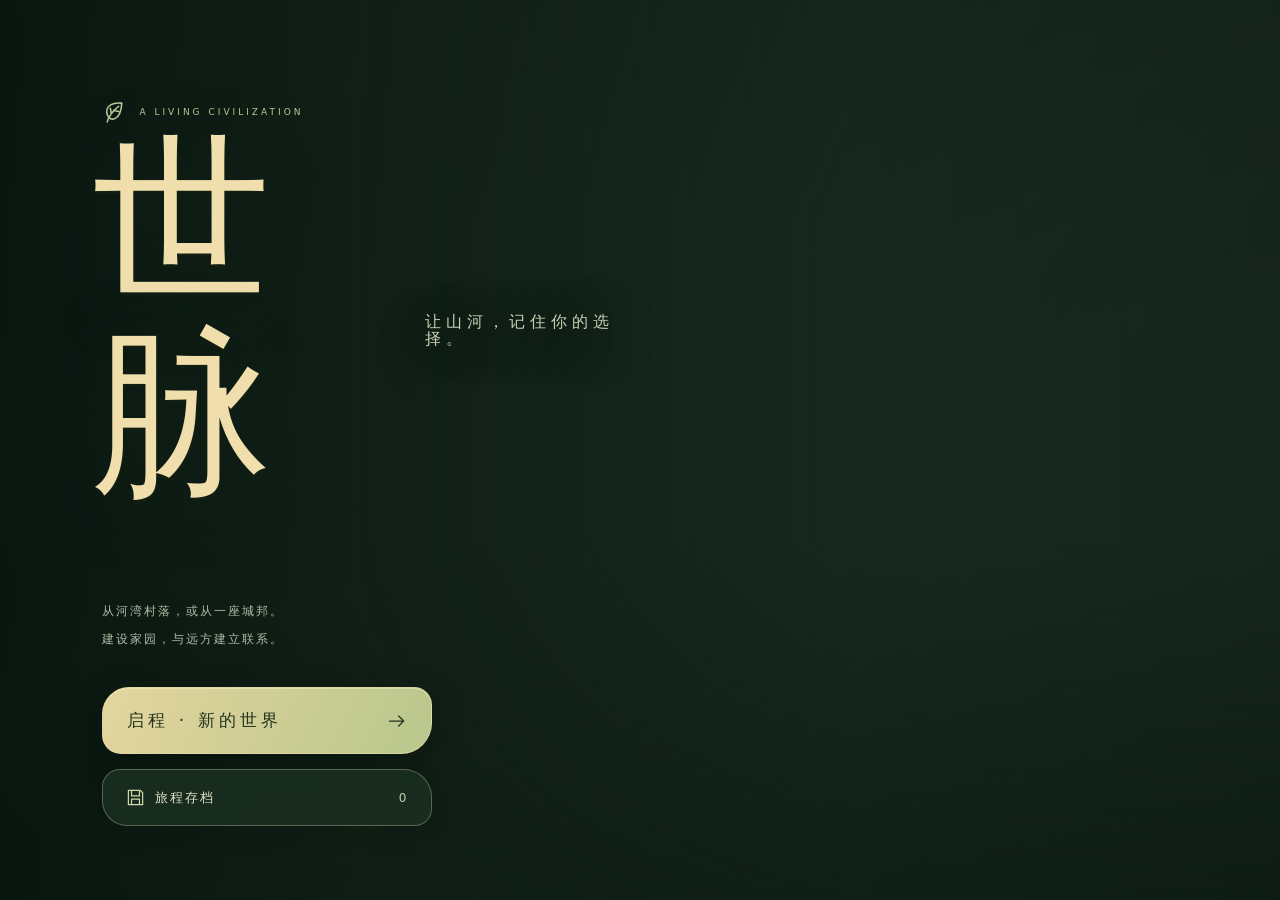
==== commit aa0d9538: "Save runnable game with governance mode before panel redesign" ====
--- a/index.html
+++ b/index.html
@@ -5,8 +5,8 @@
   <meta name="viewport" content="width=device-width, initial-scale=1, viewport-fit=cover">
   <meta name="theme-color" content="#17251e">
   <link rel="icon" href="data:image/svg+xml,%3Csvg xmlns='http://www.w3.org/2000/svg' viewBox='0 0 32 32'%3E%3Crect width='32' height='32' rx='9' fill='%2317261f'/%3E%3Cpath d='M25 6C9 4 4 12 9 21c7 8 17 1 16-15ZM7 27 22 9' fill='none' stroke='%23b9ca98' stroke-width='2'/%3E%3C/svg%3E">
-  <title>世脉</title>
-  <link rel="stylesheet" href="styles.css?v=5.3.1">
+  <title>世脉 · 从一缕炊烟开始</title>
+  <link rel="stylesheet" href="styles.css?v=3.2">
 </head>
 <body>
   <svg class="icon-library" aria-hidden="true" xmlns="http://www.w3.org/2000/svg"><defs>
@@ -41,12 +41,6 @@
     <symbol id="i-health" viewBox="0 0 24 24"><path d="M4 22V7h16v15 M2 22h20 M9 7V2h6v5 M9 12h6 M12 9v6 M9 22v-4h6v4"/></symbol>
     <symbol id="i-industry" viewBox="0 0 24 24"><path d="M3 22V11l6-5v6l6-5v6h6v9H3Z M17 13V2h3l1 11 M7 17h1 M12 17h1 M17 17h1"/></symbol>
     <symbol id="i-rail" viewBox="0 0 24 24"><path d="M6 3h12v14H6V3Z M6 10h12 M9 6h6 M8 14h1 M15 14h1 M8 17 4 22 M16 17l4 5 M6 20h12"/></symbol>
-    <symbol id="i-bank" viewBox="0 0 24 24"><path d="m2 8 10-6 10 6H2Z M4 21h16 M3 18h18 M6 10v7 M10 10v7 M14 10v7 M18 10v7"/></symbol>
-    <symbol id="i-market" viewBox="0 0 24 24"><path d="M3 8h18l-2-5H5L3 8Z M4 8v13h16V8 M8 21v-8h8v8 M3 8c0 5 5 5 5 0 0 5 8 5 8 0 0 5 5 5 5 0"/></symbol>
-    <symbol id="i-post" viewBox="0 0 24 24"><path d="M3 5h18v14H3V5Z m0 1 9 7 9-7 M3 19l6-6 M21 19l-6-6"/></symbol>
-    <symbol id="i-culture" viewBox="0 0 24 24"><path d="M12 2v4 M8 6h8 M5 10l7-4 7 4 M6 11v8 M10 11v8 M14 11v8 M18 11v8 M3 22h18 M4 19h16"/></symbol>
-    <symbol id="i-crown" viewBox="0 0 24 24"><path d="m3 6 5 5 4-8 4 8 5-5-3 13H6L3 6Z M6 22h12"/></symbol>
-    <symbol id="i-war" viewBox="0 0 24 24"><path d="m3 3 5 1 12 15 M21 3l-5 1L4 19 M4 14l6 6 M14 20l6-6 M3 21l3-3 M18 18l3 3"/></symbol>
   </defs></svg>
 
   <main id="game" aria-label="文明世界">
@@ -64,7 +58,6 @@
         <button class="resource" data-stat="wood" title="木材收支"><svg><use href="#i-wood"/></svg><span><b id="woodValue">100</b><small>木材</small></span></button>
         <button class="resource" data-stat="stone" title="石材收支"><svg><use href="#i-stone"/></svg><span><b id="stoneValue">48</b><small>石材</small></span></button>
         <button class="resource hidden" data-stat="treasury" title="国库与预算"><svg><use href="#i-coin"/></svg><span><b id="treasuryValue">0</b><small>国库</small></span></button>
-        <button class="resource warehouse-button" data-panel="warehouse" title="仓库" aria-label="仓库"><svg><use href="#i-warehouse"/></svg></button>
       </div>
       <nav class="toolbar glass" aria-label="治理操作">
         <button class="tool-button" data-panel="build" title="建设 B"><svg><use href="#i-build"/></svg><span>建设</span></button>
@@ -89,10 +82,9 @@
     <div id="timeControls" class="time-controls glass hidden">
       <div class="calendar"><strong id="yearLabel">纪元 0 年</strong><span id="seasonLabel">暂停</span></div>
       <button id="playButton" class="play-button" title="开始 / 暂停 空格" aria-label="开始时间"><svg><use id="playUse" href="#i-play"/></svg></button>
-      <div class="speed-options" aria-label="时间速度"><button data-speed="1" class="active">1×</button><button data-speed="5">5×</button><button data-speed="12">12×</button></div>
+      <div class="speed-options" aria-label="时间速度"><button data-speed="1" class="active">1×</button><button data-speed="12">12×</button><button data-speed="60">60×</button><button data-speed="300">300×</button></div>
     </div>
 
-    <div id="importantEventBackdrop" class="important-event-backdrop hidden" aria-hidden="true"></div>
     <section id="eventPopup" class="event-popup glass hidden" aria-live="polite"></section>
     <div id="onboarding" class="onboarding glass hidden"><span class="guide-mark">01</span><div><strong id="guideTitle">先看看这处河湾</strong><p id="guideText">拖动画面，滚轮靠近屋舍。点击顶部的建设，种下第一片农田。</p></div><button id="dismissGuide" class="icon-button" title="关闭提示" aria-label="关闭提示"><svg><use href="#i-close"/></svg></button></div>
     <div id="placementBar" class="placement-bar glass hidden"><svg><use href="#i-build"/></svg><span id="placementText"></span><button id="cancelPlacement" class="icon-button" title="取消放置" aria-label="取消放置"><svg><use href="#i-close"/></svg></button></div>
@@ -101,12 +93,10 @@
 
   <section id="startScreen" class="start-screen" aria-label="启动界面">
     <div class="start-shade"></div>
-    <div class="start-content"><h1 aria-label="世脉"><span class="title-first">世</span><span class="title-second">脉</span></h1>
-      <div class="start-actions"><button id="continueButton" class="continue-button hidden"><span><small>继续游戏</small><strong id="continueName"></strong><em id="continueMeta"></em></span><svg><use href="#i-arrow"/></svg></button><button id="newGameButton" class="new-game-button"><span>新的世界</span><svg><use href="#i-arrow"/></svg></button><button id="loadGameButton" class="load-button"><svg><use href="#i-save"/></svg><span>读取存档</span><small id="saveCount">0</small></button></div>
-    </div>
-  </section>
+    <div class="start-content"><div class="start-overline"><svg><use href="#i-leaf"/></svg><span>A LIVING CIVILIZATION</span></div><h1>世脉<span>让山河，记住你的选择。</span></h1><p class="start-description">从河湾村落，或从一座城邦。<br>建设家园，与远方建立联系。</p>
+      <div class="start-actions"><button id="continueButton" class="continue-button hidden"><span><small>继续旅程</small><strong id="continueName"></strong><em id="continueMeta"></em></span><svg><use href="#i-arrow"/></svg></button><button id="newGameButton" class="new-game-button"><span>启程 · 新的世界</span><svg><use href="#i-arrow"/></svg></button><button id="loadGameButton" class="load-button"><svg><use href="#i-save"/></svg><span>旅程存档</span><small id="saveCount">0</small></button></div>
 
   <div id="dialogBackdrop" class="dialog-backdrop hidden"><section id="dialog" class="dialog glass" role="dialog" aria-modal="true" aria-labelledby="dialogTitle"></section></div>
-  <script src="terrain.js?v=5.3.1"></script><script src="society.js?v=5.3.1"></script><script src="warfare.js?v=5.3.1"></script><script src="logistics.js?v=5.3.1"></script><script src="minerals.js?v=5.3.1"></script><script src="economy.js?v=5.3.1"></script><script src="politics.js?v=5.3.1"></script><script src="territory.js?v=5.3.1"></script><script src="nations.js?v=5.3.1"></script><script src="engine.js?v=5.3.1"></script><script src="world.js?v=5.3.1"></script><script src="storage.js?v=5.3.1"></script><script src="app.js?v=5.3.1"></script>
+  <script src="terrain.js?v=3.2"></script><script src="engine.js?v=3.2"></script><script src="world.js?v=3.2"></script><script src="app.js?v=3.2"></script>
 </body>
 </html>
--- a/styles.css
+++ b/styles.css
@@ -62,3 +62,29 @@
 .choice-row button.primary-button{background:#b7c995;color:#1a2a1e!important;flex:1;font-size:12px;min-height:42px}.choice-row button.primary-button:hover{background:#cfdda9}
 /* Local society and diplomatic aims stay inside requested panels. */
 .government-nav{flex-wrap:wrap}.unrest-card{margin:16px 0;padding:17px;background:#b7c9950b;border:1px solid #b7c99520;border-radius:23px 16px 22px 18px}.unrest-card header{display:flex;align-items:center;justify-content:space-between;gap:12px}.unrest-card header button{display:flex;align-items:center;gap:8px;font:19px 'Songti SC',serif}.unrest-card header svg{width:17px;height:17px}.unrest-card header strong{font:25px Georgia,serif;color:#d4c49a}.unrest-card>p{color:var(--muted);font-size:11px;line-height:1.8}.unrest-card.strike{border-color:#c4aa6950}.unrest-card.revolt{border-color:#bb775975}.unrest-card.revolt .coverage i{background:#bd8263}.social-actions{display:grid;gap:8px;margin-top:14px}.social-actions button{display:flex;align-items:center;justify-content:space-between;gap:10px;padding:11px 12px;background:#c0cfa315;border-radius:14px;font-size:12px}.social-actions button:disabled{opacity:.45}.social-alert{padding:16px;background:#b2785322;border:1px solid #be88634a;border-radius:18px 24px 17px 23px;margin:14px 0}.social-alert strong{font:20px 'Songti SC',serif;color:#e4bd9c}.social-alert p,.territory-note{font-size:11px;line-height:1.8;color:var(--muted)}.social-alert .primary-button{margin-top:12px}.war-goals{display:grid;gap:10px;margin:18px 0}.war-goals button{text-align:left;background:#b7c9950c;border:1px solid #b7c9952a;border-radius:15px 23px 16px 20px;padding:15px}.war-goals button.active{border-color:#c7d4a493;background:#b7c99520}.war-goals strong{display:block;font:18px 'Songti SC',serif;color:var(--paper)}.war-goals span{display:block;font-size:11px;color:var(--muted);line-height:1.8;margin-top:7px}.war-city-label{display:block;font-size:12px;color:var(--muted)}.war-city-label select{display:block;width:100%;margin-top:10px;padding:11px;background:#23382b;color:var(--paper);border:1px solid var(--line);border-radius:12px;font:inherit}.war-objectives{border-top:1px solid var(--line);padding:10px 0}.war-objectives p{font-size:12px;line-height:1.8;margin:5px 0;color:#c8c7a7}.diplomatic-reasons{font-size:12px;color:#dbb28a;padding-left:20px;line-height:2}.treaty-positive{font-size:13px;color:var(--sage)}#beginAnnex,#confirmWarGoal{margin-top:20px}
+
+/* Keep destructive actions legible on a distinct, warm button surface. */
+.primary-button.danger{background:#b98260;color:#17261d;border:1px solid #d0a37b;font-weight:600}
+.primary-button.danger:hover:not(:disabled){background:#cca17a;color:#102016}
+.primary-button.danger:disabled{opacity:.45;cursor:not-allowed}
+
+/* Consistent breathing room between explanations and actions. */
+.detail-panel p,.dialog p{line-height:1.85;margin-block:12px 18px}
+.detail-panel p+button,.dialog p+button,.detail-panel .metrics+button,.dialog .costs+button{margin-top:14px}
+.detail-panel>.primary-button,.detail-panel>button,.dialog>.primary-button{margin-block:10px}
+.detail-panel .choice-row,.dialog .choice-row,.nation-actions,.hostile-actions{gap:12px;margin-block:16px}
+.feedback-card{margin-block:18px;padding:18px}.feedback-card>h3{margin-bottom:16px}
+.craft-products{display:block;margin-top:10px;color:#b7c7a4;font-size:11px;line-height:1.7}
+.development-tree{display:grid;gap:24px;margin:24px 0}.development-node{position:relative;padding:20px;border:1px solid #b6c79d3a;background:#adbd8b09;border-radius:18px 28px 21px 25px}
+.development-node h3{font:22px 'Songti SC',serif;margin:16px 0}.development-requirements{list-style:none;padding:0;display:grid;gap:14px;margin:18px 0}
+.development-requirements li{display:flex;justify-content:space-between;gap:18px;color:#ceb393;font-size:12px;line-height:1.8}.development-requirements li.met{color:#b6c99b}
+.capacity-comparison{margin:20px 0;padding-top:10px}.capacity-comparison>.metrics{margin-block:16px}.capacity-comparison strong{font-size:15px}
+#exitMineralLayer{min-height:44px;padding:10px 18px;pointer-events:auto}
+@media(max-width:700px){.toolbar{gap:0}.tool-button{min-width:38px}.development-node{padding:18px}.detail-panel .choice-row{flex-wrap:wrap}}
+
+/* Military law and mint controls retain space at narrow widths. */
+#mobilizationRatio{width:100%;margin:14px 0 18px;accent-color:#a5b582;}
+#mintAmount{width:90px;min-height:38px;}
+#mintMetal{min-height:38px;}
+
+.start-mode-options{grid-template-columns:repeat(3,minmax(0,1fr))}.direction-control{display:block;margin:20px 0;font-size:13px}.direction-control b{float:right;color:var(--gold)}.direction-control input{display:block;width:100%;margin-top:15px;accent-color:var(--sage)}.government-letter{padding:19px;margin:18px 0;background:#c7bf9510;border:1px solid var(--line);border-radius:12px 20px 15px 18px}.government-letter header{display:flex;justify-content:space-between;gap:12px;font-size:11px;color:var(--gold)}.government-letter p{font-size:12px;color:var(--muted)}.government-letter h3{font-size:16px}@media(max-width:480px){.start-mode-options{grid-template-columns:1fr}.start-mode-options button{padding:12px}}
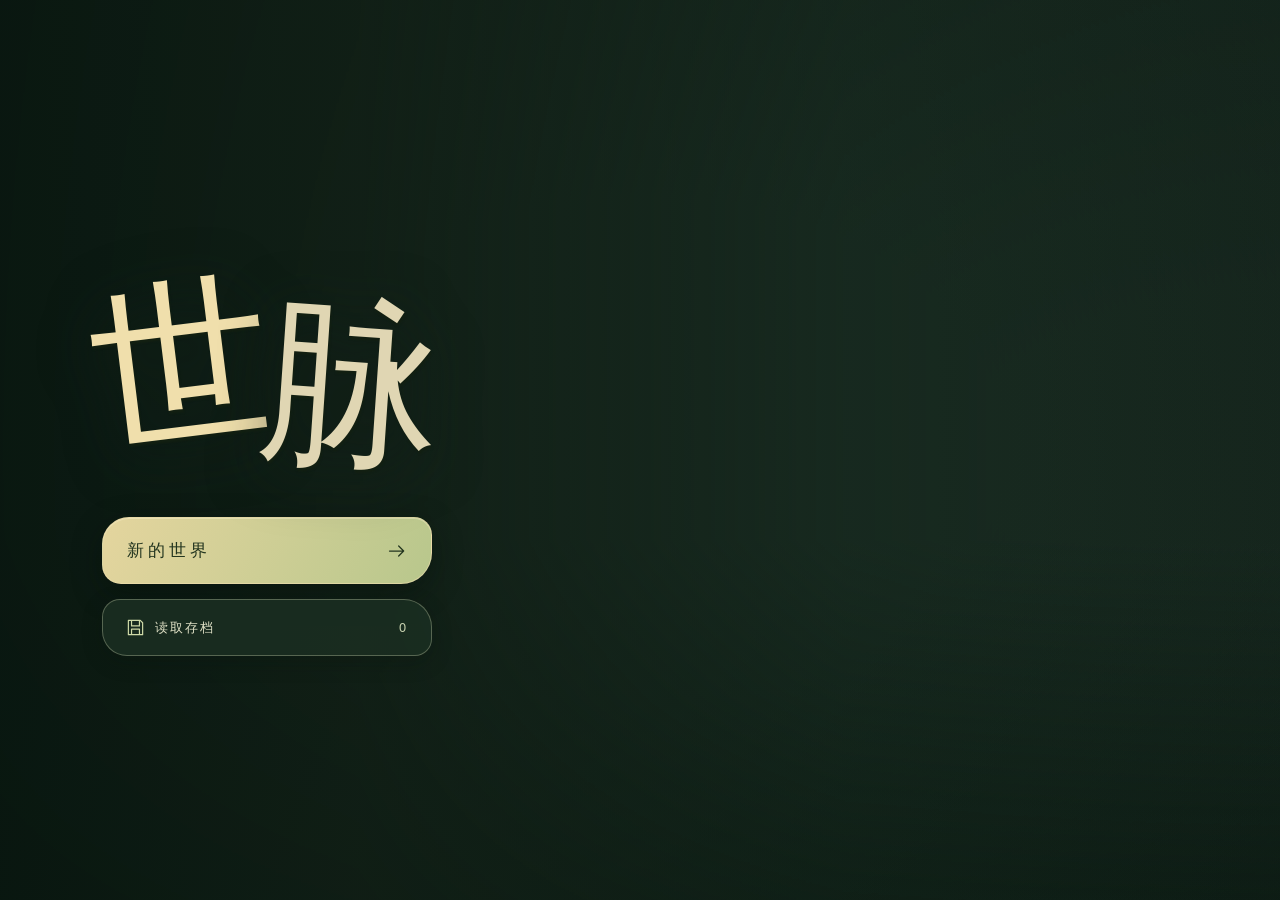
==== commit db01ff49: "Restore complete runtime module loading in game entry page" ====
--- a/index.html
+++ b/index.html
@@ -5,8 +5,8 @@
   <meta name="viewport" content="width=device-width, initial-scale=1, viewport-fit=cover">
   <meta name="theme-color" content="#17251e">
   <link rel="icon" href="data:image/svg+xml,%3Csvg xmlns='http://www.w3.org/2000/svg' viewBox='0 0 32 32'%3E%3Crect width='32' height='32' rx='9' fill='%2317261f'/%3E%3Cpath d='M25 6C9 4 4 12 9 21c7 8 17 1 16-15ZM7 27 22 9' fill='none' stroke='%23b9ca98' stroke-width='2'/%3E%3C/svg%3E">
-  <title>世脉 · 从一缕炊烟开始</title>
-  <link rel="stylesheet" href="styles.css?v=3.2">
+  <title>世脉</title>
+  <link rel="stylesheet" href="styles.css?v=5.10">
 </head>
 <body>
   <svg class="icon-library" aria-hidden="true" xmlns="http://www.w3.org/2000/svg"><defs>
@@ -41,6 +41,12 @@
     <symbol id="i-health" viewBox="0 0 24 24"><path d="M4 22V7h16v15 M2 22h20 M9 7V2h6v5 M9 12h6 M12 9v6 M9 22v-4h6v4"/></symbol>
     <symbol id="i-industry" viewBox="0 0 24 24"><path d="M3 22V11l6-5v6l6-5v6h6v9H3Z M17 13V2h3l1 11 M7 17h1 M12 17h1 M17 17h1"/></symbol>
     <symbol id="i-rail" viewBox="0 0 24 24"><path d="M6 3h12v14H6V3Z M6 10h12 M9 6h6 M8 14h1 M15 14h1 M8 17 4 22 M16 17l4 5 M6 20h12"/></symbol>
+    <symbol id="i-bank" viewBox="0 0 24 24"><path d="m2 8 10-6 10 6H2Z M4 21h16 M3 18h18 M6 10v7 M10 10v7 M14 10v7 M18 10v7"/></symbol>
+    <symbol id="i-market" viewBox="0 0 24 24"><path d="M3 8h18l-2-5H5L3 8Z M4 8v13h16V8 M8 21v-8h8v8 M3 8c0 5 5 5 5 0 0 5 8 5 8 0 0 5 5 5 5 0"/></symbol>
+    <symbol id="i-post" viewBox="0 0 24 24"><path d="M3 5h18v14H3V5Z m0 1 9 7 9-7 M3 19l6-6 M21 19l-6-6"/></symbol>
+    <symbol id="i-culture" viewBox="0 0 24 24"><path d="M12 2v4 M8 6h8 M5 10l7-4 7 4 M6 11v8 M10 11v8 M14 11v8 M18 11v8 M3 22h18 M4 19h16"/></symbol>
+    <symbol id="i-crown" viewBox="0 0 24 24"><path d="m3 6 5 5 4-8 4 8 5-5-3 13H6L3 6Z M6 22h12"/></symbol>
+    <symbol id="i-war" viewBox="0 0 24 24"><path d="m3 3 5 1 12 15 M21 3l-5 1L4 19 M4 14l6 6 M14 20l6-6 M3 21l3-3 M18 18l3 3"/></symbol>
   </defs></svg>
 
   <main id="game" aria-label="文明世界">
@@ -58,10 +64,11 @@
         <button class="resource" data-stat="wood" title="木材收支"><svg><use href="#i-wood"/></svg><span><b id="woodValue">100</b><small>木材</small></span></button>
         <button class="resource" data-stat="stone" title="石材收支"><svg><use href="#i-stone"/></svg><span><b id="stoneValue">48</b><small>石材</small></span></button>
         <button class="resource hidden" data-stat="treasury" title="国库与预算"><svg><use href="#i-coin"/></svg><span><b id="treasuryValue">0</b><small>国库</small></span></button>
+        <button class="resource warehouse-button" data-panel="warehouse" title="仓库" aria-label="仓库"><svg><use href="#i-warehouse"/></svg></button>
       </div>
       <nav class="toolbar glass" aria-label="治理操作">
         <button class="tool-button" data-panel="build" title="建设 B"><svg><use href="#i-build"/></svg><span>建设</span></button>
-        <button class="tool-button" data-panel="policy" title="政策 P"><svg><use href="#i-policy"/></svg><span>政策</span></button>
+        <button id="cabinetButton" class="tool-button hidden" data-panel="cabinet" title="执政与来信"><svg><use href="#i-policy"/></svg><span>执政</span></button><button class="tool-button" data-panel="development" title="发展路径"><svg><use href="#i-leaf"/></svg><span>发展</span></button><button class="tool-button" data-panel="policy" title="政策 P"><svg><use href="#i-policy"/></svg><span>政策</span></button>
         <button class="tool-button" data-panel="reform" title="制度"><svg><use href="#i-reform"/></svg><span>制度</span></button>
         <button class="tool-button" data-panel="report" title="报告 R"><svg><use href="#i-report"/></svg><span>报告</span><i id="reportBadge" class="badge hidden"></i></button>
         <button id="exploreButton" class="tool-button" title="探索 E"><svg><use href="#i-compass"/></svg><span>探索</span></button>
@@ -82,9 +89,10 @@
     <div id="timeControls" class="time-controls glass hidden">
       <div class="calendar"><strong id="yearLabel">纪元 0 年</strong><span id="seasonLabel">暂停</span></div>
       <button id="playButton" class="play-button" title="开始 / 暂停 空格" aria-label="开始时间"><svg><use id="playUse" href="#i-play"/></svg></button>
-      <div class="speed-options" aria-label="时间速度"><button data-speed="1" class="active">1×</button><button data-speed="12">12×</button><button data-speed="60">60×</button><button data-speed="300">300×</button></div>
+      <div class="speed-options" aria-label="时间速度"><button data-speed="1" class="active">1×</button><button data-speed="5">5×</button><button data-speed="12">12×</button></div>
     </div>
 
+    <div id="importantEventBackdrop" class="important-event-backdrop hidden" aria-hidden="true"></div>
     <section id="eventPopup" class="event-popup glass hidden" aria-live="polite"></section>
     <div id="onboarding" class="onboarding glass hidden"><span class="guide-mark">01</span><div><strong id="guideTitle">先看看这处河湾</strong><p id="guideText">拖动画面，滚轮靠近屋舍。点击顶部的建设，种下第一片农田。</p></div><button id="dismissGuide" class="icon-button" title="关闭提示" aria-label="关闭提示"><svg><use href="#i-close"/></svg></button></div>
     <div id="placementBar" class="placement-bar glass hidden"><svg><use href="#i-build"/></svg><span id="placementText"></span><button id="cancelPlacement" class="icon-button" title="取消放置" aria-label="取消放置"><svg><use href="#i-close"/></svg></button></div>
@@ -93,10 +101,12 @@
 
   <section id="startScreen" class="start-screen" aria-label="启动界面">
     <div class="start-shade"></div>
-    <div class="start-content"><div class="start-overline"><svg><use href="#i-leaf"/></svg><span>A LIVING CIVILIZATION</span></div><h1>世脉<span>让山河，记住你的选择。</span></h1><p class="start-description">从河湾村落，或从一座城邦。<br>建设家园，与远方建立联系。</p>
-      <div class="start-actions"><button id="continueButton" class="continue-button hidden"><span><small>继续旅程</small><strong id="continueName"></strong><em id="continueMeta"></em></span><svg><use href="#i-arrow"/></svg></button><button id="newGameButton" class="new-game-button"><span>启程 · 新的世界</span><svg><use href="#i-arrow"/></svg></button><button id="loadGameButton" class="load-button"><svg><use href="#i-save"/></svg><span>旅程存档</span><small id="saveCount">0</small></button></div>
+    <div class="start-content"><h1 aria-label="世脉"><span class="title-first">世</span><span class="title-second">脉</span></h1>
+      <div class="start-actions"><button id="continueButton" class="continue-button hidden"><span><small>继续游戏</small><strong id="continueName"></strong><em id="continueMeta"></em></span><svg><use href="#i-arrow"/></svg></button><button id="newGameButton" class="new-game-button"><span>新的世界</span><svg><use href="#i-arrow"/></svg></button><button id="loadGameButton" class="load-button"><svg><use href="#i-save"/></svg><span>读取存档</span><small id="saveCount">0</small></button></div>
+    </div>
+  </section>
 
   <div id="dialogBackdrop" class="dialog-backdrop hidden"><section id="dialog" class="dialog glass" role="dialog" aria-modal="true" aria-labelledby="dialogTitle"></section></div>
-  <script src="terrain.js?v=3.2"></script><script src="engine.js?v=3.2"></script><script src="world.js?v=3.2"></script><script src="app.js?v=3.2"></script>
+  <script src="terrain.js?v=5.10"></script><script src="society.js?v=5.10"></script><script src="warfare.js?v=5.10"></script><script src="logistics.js?v=5.10"></script><script src="minerals.js?v=5.10"></script><script src="economy.js?v=5.10"></script><script src="politics.js?v=5.10"></script><script src="territory.js?v=5.10"></script><script src="nations.js?v=5.10"></script><script src="statecraft.js?v=5.10"></script><script src="engine.js?v=5.10"></script><script src="governance-mode.js?v=5.10"></script><script src="world.js?v=5.10"></script><script src="storage.js?v=5.10"></script><script src="app.js?v=5.10"></script>
 </body>
 </html>
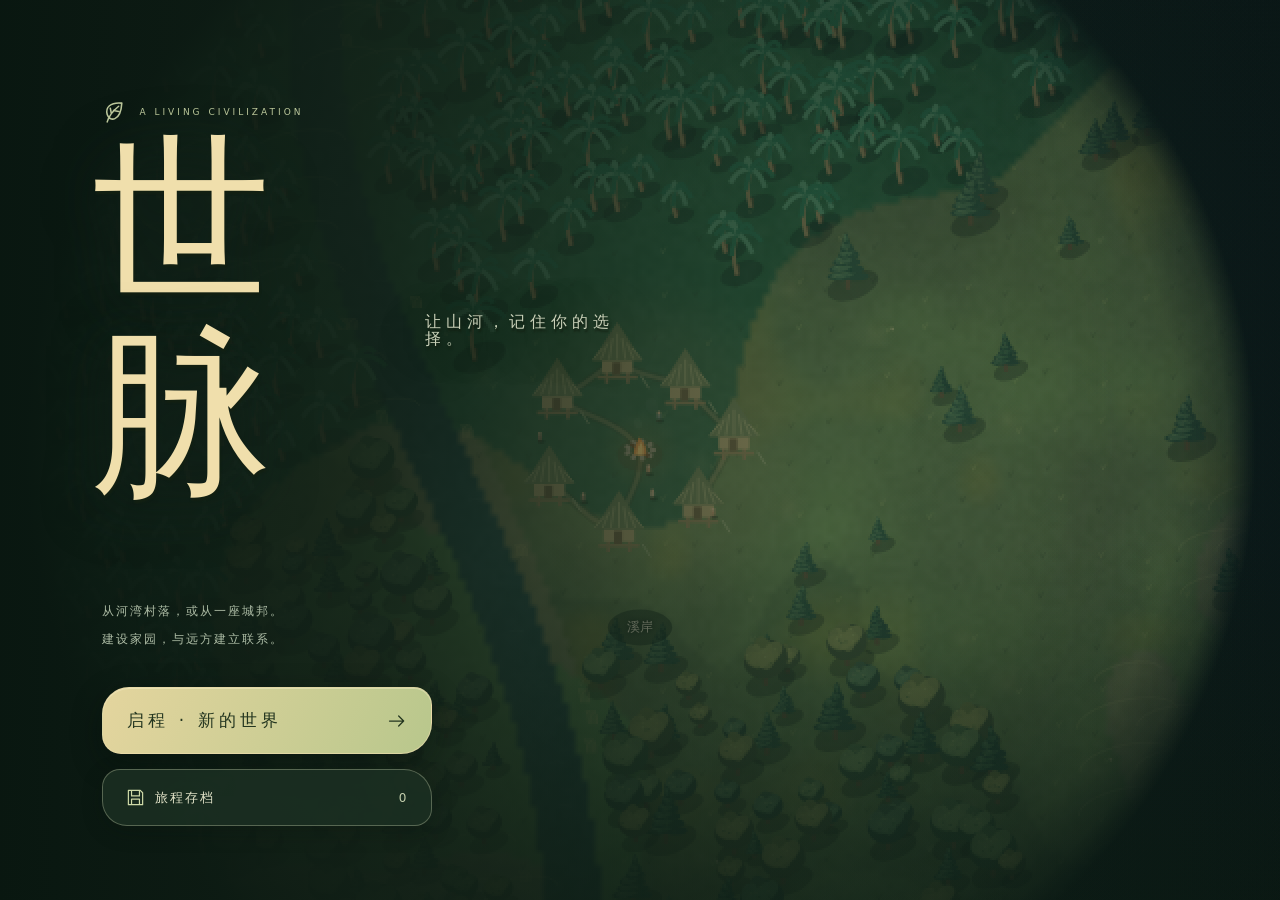
==== commit 05ceb0c3: "Add executive office and diary, consistent policy workspaces, and clay construction" ====
--- a/index.html
+++ b/index.html
@@ -6,7 +6,7 @@
   <meta name="theme-color" content="#17251e">
   <link rel="icon" href="data:image/svg+xml,%3Csvg xmlns='http://www.w3.org/2000/svg' viewBox='0 0 32 32'%3E%3Crect width='32' height='32' rx='9' fill='%2317261f'/%3E%3Cpath d='M25 6C9 4 4 12 9 21c7 8 17 1 16-15ZM7 27 22 9' fill='none' stroke='%23b9ca98' stroke-width='2'/%3E%3C/svg%3E">
   <title>世脉</title>
-  <link rel="stylesheet" href="styles.css?v=5.10">
+  <link rel="stylesheet" href="styles.css?v=5.12"><link rel="stylesheet" href="residence.css?v=5.12">
 </head>
 <body>
   <svg class="icon-library" aria-hidden="true" xmlns="http://www.w3.org/2000/svg"><defs>
@@ -68,7 +68,7 @@
       </div>
       <nav class="toolbar glass" aria-label="治理操作">
         <button class="tool-button" data-panel="build" title="建设 B"><svg><use href="#i-build"/></svg><span>建设</span></button>
-        <button id="cabinetButton" class="tool-button hidden" data-panel="cabinet" title="执政与来信"><svg><use href="#i-policy"/></svg><span>执政</span></button><button class="tool-button" data-panel="development" title="发展路径"><svg><use href="#i-leaf"/></svg><span>发展</span></button><button class="tool-button" data-panel="policy" title="政策 P"><svg><use href="#i-policy"/></svg><span>政策</span></button>
+        <button id="officeButton" class="tool-button hidden" title="返回市政大厅"><svg><use href="#i-home"/></svg><span>办公室</span></button><button id="cabinetButton" class="tool-button hidden" data-panel="cabinet" title="执政与来信"><svg><use href="#i-policy"/></svg><span>执政</span></button><button class="tool-button" data-panel="development" title="发展路径"><svg><use href="#i-leaf"/></svg><span>发展</span></button><button class="tool-button" data-panel="policy" title="政策 P"><svg><use href="#i-policy"/></svg><span>政策</span></button>
         <button class="tool-button" data-panel="reform" title="制度"><svg><use href="#i-reform"/></svg><span>制度</span></button>
         <button class="tool-button" data-panel="report" title="报告 R"><svg><use href="#i-report"/></svg><span>报告</span><i id="reportBadge" class="badge hidden"></i></button>
         <button id="exploreButton" class="tool-button" title="探索 E"><svg><use href="#i-compass"/></svg><span>探索</span></button>
@@ -101,12 +101,12 @@
 
   <section id="startScreen" class="start-screen" aria-label="启动界面">
     <div class="start-shade"></div>
-    <div class="start-content"><h1 aria-label="世脉"><span class="title-first">世</span><span class="title-second">脉</span></h1>
-      <div class="start-actions"><button id="continueButton" class="continue-button hidden"><span><small>继续游戏</small><strong id="continueName"></strong><em id="continueMeta"></em></span><svg><use href="#i-arrow"/></svg></button><button id="newGameButton" class="new-game-button"><span>新的世界</span><svg><use href="#i-arrow"/></svg></button><button id="loadGameButton" class="load-button"><svg><use href="#i-save"/></svg><span>读取存档</span><small id="saveCount">0</small></button></div>
+    <div class="start-content"><div class="start-overline"><svg><use href="#i-leaf"/></svg><span>A LIVING CIVILIZATION</span></div><h1>世脉<span>让山河，记住你的选择。</span></h1><p class="start-description">从河湾村落，或从一座城邦。<br>建设家园，与远方建立联系。</p>
+      <div class="start-actions"><button id="continueButton" class="continue-button hidden"><span><small>继续旅程</small><strong id="continueName"></strong><em id="continueMeta"></em></span><svg><use href="#i-arrow"/></svg></button><button id="newGameButton" class="new-game-button"><span>启程 · 新的世界</span><svg><use href="#i-arrow"/></svg></button><button id="loadGameButton" class="load-button"><svg><use href="#i-save"/></svg><span>旅程存档</span><small id="saveCount">0</small></button></div>
     </div>
   </section>
 
   <div id="dialogBackdrop" class="dialog-backdrop hidden"><section id="dialog" class="dialog glass" role="dialog" aria-modal="true" aria-labelledby="dialogTitle"></section></div>
-  <script src="terrain.js?v=5.10"></script><script src="society.js?v=5.10"></script><script src="warfare.js?v=5.10"></script><script src="logistics.js?v=5.10"></script><script src="minerals.js?v=5.10"></script><script src="economy.js?v=5.10"></script><script src="politics.js?v=5.10"></script><script src="territory.js?v=5.10"></script><script src="nations.js?v=5.10"></script><script src="statecraft.js?v=5.10"></script><script src="engine.js?v=5.10"></script><script src="governance-mode.js?v=5.10"></script><script src="world.js?v=5.10"></script><script src="storage.js?v=5.10"></script><script src="app.js?v=5.10"></script>
+  <script src="terrain.js?v=5.12"></script><script src="society.js?v=5.12"></script><script src="warfare.js?v=5.12"></script><script src="logistics.js?v=5.12"></script><script src="minerals.js?v=5.12"></script><script src="economy.js?v=5.12"></script><script src="politics.js?v=5.12"></script><script src="territory.js?v=5.12"></script><script src="nations.js?v=5.12"></script><script src="statecraft.js?v=5.12"></script><script src="engine.js?v=5.12"></script><script src="governance-mode.js?v=5.12"></script><script src="world.js?v=5.12"></script><script src="storage.js?v=5.12"></script><script src="residence.js?v=5.12"></script><script src="app.js?v=5.12"></script>
 </body>
 </html>
--- a/styles.css
+++ b/styles.css
@@ -88,3 +88,10 @@
 #mintMetal{min-height:38px;}
 
 .start-mode-options{grid-template-columns:repeat(3,minmax(0,1fr))}.direction-control{display:block;margin:20px 0;font-size:13px}.direction-control b{float:right;color:var(--gold)}.direction-control input{display:block;width:100%;margin-top:15px;accent-color:var(--sage)}.government-letter{padding:19px;margin:18px 0;background:#c7bf9510;border:1px solid var(--line);border-radius:12px 20px 15px 18px}.government-letter header{display:flex;justify-content:space-between;gap:12px;font-size:11px;color:var(--gold)}.government-letter p{font-size:12px;color:var(--muted)}.government-letter h3{font-size:16px}@media(max-width:480px){.start-mode-options{grid-template-columns:1fr}.start-mode-options button{padding:12px}}
+/* Live control workspaces: map and building rendering retain their own palette. */
+.detail-panel.policy-workbench,.detail-panel.settlement-panel{--paper:#35462f;--muted:#7f8a73;--sage:#657d51;--gold:#92794e;--line:#d9dfce;color:var(--paper);background:#faf8eef7;border-color:#ffffed;border-radius:17px;box-shadow:0 12px 40px #17271230;scrollbar-color:#a7b695 transparent}
+.detail-panel.policy-workbench{width:min(760px,calc(100vw - 48px));padding:0;max-height:calc(100dvh - var(--hud-bottom,104px) - 115px)}.policy-workbench>.panel-header{padding:24px 26px 18px;border-bottom:1px solid var(--line);margin:0}.policy-layout{display:grid;grid-template-columns:190px minmax(0,1fr)}.policy-sidebar{background:#eff2e6;border-right:1px solid #dce2ce;padding:18px 13px;display:flex;flex-direction:column;gap:9px}.new-policy{padding:13px;background:#60784d;color:#fffbea;border-radius:8px;font-size:12px;margin-bottom:12px}.list-caption{font-size:10px;color:#929c83;padding:0 8px 9px}.policy-select{padding:15px 12px;text-align:left;border:1px solid transparent;border-radius:8px}.policy-select.active{background:#fffdf4;border-color:#d7dfc6}.policy-select>span{display:block;font-size:12px;line-height:1.7;overflow-wrap:anywhere}.policy-select small{display:block;font-size:10px;color:#8b977a;margin-top:8px}.policy-editor{padding:22px 26px;min-width:0}.editor-tabs,.panel-tabs{display:flex;gap:23px;border-bottom:1px solid #dbe1cf;margin-bottom:20px}.editor-tabs button,.panel-tabs button{font-size:12px;padding:12px 0;border-bottom:2px solid transparent;color:#8c977f}.editor-tabs button.active,.panel-tabs button.active{color:#4c643d;border-color:#748c5c}.workspace-status{display:flex;align-items:center;justify-content:space-between;gap:12px;font-size:10px;color:#89967a;margin-bottom:15px}.workspace-status button{border:1px solid #d5ddc5;border-radius:7px;padding:7px 12px;color:#758766}.policy-workbench input,.policy-workbench select{color:#405237;background:#fffdf6;border:1px solid #d6dfc5}.policy-workbench #proposalName{font:23px 'Songti SC',serif;background:transparent;border:0;border-bottom:1px solid #dae1cf;border-radius:0;padding:9px 0;margin-bottom:20px}.policy-workbench .clause-chips button{background:#edf1e3;border:1px solid #dbe3cc;color:#7e8f6b;border-radius:7px}.policy-workbench .clause-chips button.active{background:#dce6ca;color:#405b31;border-color:#b4c59b}.policy-workbench .project-card{background:#f0f3e8;border:1px solid #e0e6d5;border-radius:9px;padding:12px}.policy-workbench .project-card.selected{background:#e5edda;border-color:#b7cba0}.policy-workbench .project-name{font-size:12px;color:#4c633d}.policy-workbench .project-card p{font-size:11px;color:#869175;margin:7px 0}.policy-workbench .policy-drawback{color:#9d8a66!important}.policy-workbench .project-icon{background:#e1e8d5;color:#7f9567;padding:5px}.policy-workbench .form-label{font-size:10px;color:#8a967c;margin-top:21px}.policy-workbench .form-actions{position:sticky;bottom:-23px;background:#faf8ee;padding:15px 0;border-top:1px solid #dce1cf;z-index:2}.policy-workbench .estimate{background:#eef2e5;border-color:#d5dfc6;border-radius:9px}.policy-workbench .primary-button,.settlement-panel .primary-button{background:#627c4e;color:#fffbed!important;border-radius:9px}.policy-workbench button:hover:not(:disabled),.settlement-panel button:hover:not(:disabled){color:#3c5a30}.policy-workbench .coverage,.settlement-panel .coverage{background:#e1e6d5}.policy-workbench .coverage i,.settlement-panel .coverage i{background:#9aad7e}.workspace-effects h3{font:23px 'Songti SC',serif}.detail-panel.settlement-panel{width:354px;padding:25px}.settlement-summary{display:flex;justify-content:space-between;gap:12px;font-size:10px;color:#8b977f;margin:0 0 18px}.population-lead{padding:4px 0 22px}.population-lead>span{font-size:11px;color:#86937a}.population-lead b{display:block;font:42px Georgia,serif;color:#354a2d;margin-top:9px}.population-lead small{font:11px sans-serif;margin-left:8px;color:#8f9b81}.occupancy{border-bottom:1px solid #dae1cd;padding-bottom:20px}.occupancy>div:first-child{display:flex;justify-content:space-between;gap:10px;font-size:11px}.occupancy b{font-weight:500}.occupancy>small{font-size:10px;color:#949e87}.settlement-metrics{display:grid;grid-template-columns:1fr 1fr;gap:12px;padding:24px 0}.settlement-panel .metric b{color:#617b4e;font:26px Georgia,serif}.local-issue{padding:15px;background:#f0e8d5;border:1px solid #e6d8b7;border-radius:9px;font-size:11px;display:grid;gap:8px;color:#9d865b}.local-issue strong{font-weight:500}.local-issue span{font-size:10px}.settlement-panel .row{display:flex;justify-content:space-between;margin:19px 0;font-size:11px}.panel-footer{display:flex;gap:11px;border-top:1px solid #dce2ce;padding-top:17px;margin-top:23px}.panel-footer button{flex:1;font-size:12px;padding:12px;margin:0;border-radius:8px}.settlement-panel .secondary-button{color:#677d53;background:#e7eddc}.facility-list button{display:flex;width:100%;justify-content:space-between;align-items:center;padding:19px 0;border-bottom:1px solid #dce3d1;text-align:left;font-size:12px}.facility-list small{display:block;color:#909e80;margin-top:8px;font-size:10px}.facility-list b{font:23px Georgia;color:#6c8256}.settlement-land-content .feedback-card{background:#edf1e4}.settlement-panel .tag{color:#738663;background:#e5ecd7}.policy-workbench .policy-results summary{color:#60794e}.policy-workbench .effect-values b{color:#627d4e}
+@media(max-width:700px){.detail-panel.policy-workbench{width:calc(100vw - 28px);right:14px}.policy-layout{display:block}.policy-sidebar{flex-direction:row;overflow:auto;border-right:0;border-bottom:1px solid #dce2ce;align-items:center;padding:12px}.list-caption{display:none}.new-policy{min-width:95px;flex-shrink:0;margin:0}.policy-select{min-width:130px;max-width:180px;flex-shrink:0;padding:11px}.policy-editor{padding:20px}.policy-workbench>.panel-header{padding:19px 20px 14px}.detail-panel.settlement-panel{width:min(354px,calc(100vw - 28px));right:14px}}
+/* Non-governance workbench follows the existing dark government interface. */
+body:not(.governance-mode) .detail-panel.policy-workbench{--paper:#e9e3d0;--muted:#b7bca7;--sage:#b9ca98;--gold:#d4ba81;--line:rgba(211,219,183,.14);color:var(--paper);background:var(--panel);border-color:#d7debd26;scrollbar-color:#8f9c7140 transparent}
+body:not(.governance-mode) .policy-workbench>.panel-header,body:not(.governance-mode) .policy-sidebar,body:not(.governance-mode) .editor-tabs{border-color:var(--line)}body:not(.governance-mode) .policy-sidebar{background:#0d201c44}body:not(.governance-mode) .policy-select.active{background:#b9ca9817;border-color:#b9ca9840}body:not(.governance-mode) .policy-select,body:not(.governance-mode) .policy-select small,body:not(.governance-mode) .list-caption,body:not(.governance-mode) .workspace-status,body:not(.governance-mode) .policy-workbench .form-label{color:var(--muted)}body:not(.governance-mode) .new-policy,body:not(.governance-mode) .policy-workbench .primary-button{background:#b9ca98;color:#17261f!important}body:not(.governance-mode) .editor-tabs button.active,body:not(.governance-mode) .workspace-status button,body:not(.governance-mode) .workspace-effects h3{color:var(--paper)}body:not(.governance-mode) .policy-workbench input,body:not(.governance-mode) .policy-workbench #proposalName{color:var(--paper);background:#10241a44;border-color:var(--line)}body:not(.governance-mode) .policy-workbench .project-card,body:not(.governance-mode) .policy-workbench .clause-chips button,body:not(.governance-mode) .policy-workbench .estimate{background:#b9ca980b;border-color:#b9ca9828;color:var(--muted)}body:not(.governance-mode) .policy-workbench .project-card.selected,body:not(.governance-mode) .policy-workbench .clause-chips button.active{background:#b9ca9824;border-color:#b9ca9860}body:not(.governance-mode) .policy-workbench .project-name,body:not(.governance-mode) .policy-workbench .project-card p,body:not(.governance-mode) .policy-workbench .effect-values b,body:not(.governance-mode) .policy-workbench .policy-results summary{color:var(--sage)}body:not(.governance-mode) .policy-workbench .form-actions{background:#18271e}body:not(.governance-mode) .policy-workbench .coverage{background:#b9ca9817}body:not(.governance-mode) .policy-workbench .coverage i{background:var(--sage)}body:not(.governance-mode) .policy-workbench button:hover:not(:disabled){color:#fff7dc}
--- a/residence.css
+++ b/residence.css
@@ -0,0 +1,3 @@
+#residence{position:fixed;inset:100px 24px 95px;z-index:22;background:radial-gradient(ellipse at 25% 20%,#695343,#342d29);border:2px solid #9b7d54;border-radius:12px;box-shadow:0 25px 90px #0009;overflow:hidden;color:#e4cda5}#residence>header{position:absolute;left:35px;right:35px;top:22px;z-index:3;display:flex;justify-content:space-between;align-items:center}#residence h1{font:28px 'Songti SC',serif;letter-spacing:5px;margin:8px 0}#residence small{font-size:11px;color:#c6a77f}#residence header button,#residence footer button{background:#b08c5440;border:1px solid #b08c5480;border-radius:7px;padding:12px 18px;font-size:12px;color:#e2c99e}.office-room{position:absolute;inset:115px 5% 48px;perspective:700px;background:repeating-linear-gradient(0deg,#644931 0 2px,transparent 2px 45px),repeating-linear-gradient(90deg,#664e38 0 2px,#795d40 2px 105px);border:12px solid #4a3729;border-top-width:32px;box-shadow:inset 0 20px 80px #231c19a0}.office-room:before{content:'';position:absolute;inset:0;background:linear-gradient(125deg,#ffe4a528,transparent 60%);pointer-events:none}.office-window{position:absolute;top:-27px;left:42%;width:17%;height:75px;background:linear-gradient(#94aba0,#d7d4ad);border:8px solid #48382e;box-shadow:0 20px 70px #f6d5a438;display:flex}.office-window i{border-right:3px solid #5c4938;flex:1}.office-rug{position:absolute;left:28%;top:32%;width:44%;height:55%;background:repeating-linear-gradient(0deg,transparent 0 11px,#ab865c18 11px 12px),#61473d;border:8px double #b09463;box-shadow:0 10px 20px #231e2150;border-radius:4px}.office-station{position:absolute;background:none;display:grid;place-items:center;gap:6px;min-width:130px;z-index:1;transform:translateX(-50%);color:#ecd9b4}.office-station .furniture{display:block;width:140px;height:70px;background:linear-gradient(#a18456,#62472e);border:5px solid #4e3827;box-shadow:5px 12px 0 #31261f70,inset 0 0 0 2px #b4925d;position:relative;font:40px Georgia;color:#dbc8a2}.office-station .furniture i{font-style:normal;position:absolute;font-size:26px;right:20px;top:12px;color:#e9dcba}.office-station:hover .furniture{outline:2px solid #e0c08c;outline-offset:6px}.office-station b{font:19px 'Songti SC',serif;font-weight:400;letter-spacing:3px}.office-station small{font-size:10px}.desk{left:27%;top:23%}.atlas{left:75%;top:21%}.atlas .furniture{background:linear-gradient(145deg,#cdb98c,#a2a176);color:#6a7654;transform:rotate(-5deg)}.scrolls{left:75%;top:66%}.scrolls .furniture{background:linear-gradient(#ad8d5c,#735233)}.library{left:25%;top:64%}.library .furniture{background:repeating-linear-gradient(90deg,#796449 0 10px,#a49166 10px 17px,#5d705f 17px 23px);color:#dcbd83;height:82px;border-width:7px}#officePerson{position:absolute;left:50%;top:72%;width:26px;height:50px;transform:translate(-50%,-100%);z-index:4;pointer-events:none;filter:drop-shadow(5px 7px 2px #0004)}.person-head{position:absolute;left:8px;top:0;width:12px;height:14px;background:#c6a17c;border-top:4px solid #4b3b31;border-radius:4px 4px 2px 2px}.person-body{position:absolute;left:4px;top:14px;width:21px;height:24px;background:linear-gradient(90deg,#364a4e,#607174);border-left:4px solid #35474b;border-radius:5px 5px 2px 2px}.person-body:after{content:'';position:absolute;left:9px;top:0;height:24px;width:2px;background:#c1ac82}.person-feet{position:absolute;left:7px;top:38px;width:6px;height:10px;background:#302e2a;box-shadow:10px 0 #302e2a}#officePerson span{position:absolute;top:55px;left:50%;transform:translateX(-50%);white-space:nowrap;font-size:10px;color:#e4d0a8;background:#3c3023ae;padding:4px 8px;border-radius:5px}#residence>footer{position:absolute;bottom:10px;left:25px;right:25px;display:flex;align-items:center;justify-content:space-between;font-size:10px;color:#baa17d}#residence footer button{padding:7px 12px}.governance-mode #detailPanel{position:fixed;inset:12px;z-index:35;width:auto!important;max-height:none!important;margin:0;border-radius:8px!important;padding:42px clamp(24px,6vw,110px);background:radial-gradient(ellipse at 25% 10%,#ead3a7bb,transparent 65%),repeating-linear-gradient(3deg,#89613605 0 1px,transparent 1px 5px),#d3b27e!important;color:#493820;--paper:#493820;--muted:#806442;--sage:#6f683b;--gold:#79542e;--line:#96734444;box-shadow:inset 0 0 75px #84603550,0 0 0 12px #281f18b8;scrollbar-color:#987244 #c6a16e}.governance-mode #detailPanel:before,.governance-mode #detailPanel:after{content:'❧';position:fixed;pointer-events:none;color:#85603932;font:110px 'Baskerville',serif;z-index:0}.governance-mode #detailPanel:before{left:24px;top:12px;transform:rotate(-35deg)}.governance-mode #detailPanel:after{right:24px;bottom:12px;transform:rotate(145deg)}.governance-mode #detailPanel>.panel-header{position:relative;padding:0 0 25px;border-bottom:1px solid #926d3744}.governance-mode #detailPanel .panel-header h2{font-size:32px}.governance-mode #detailPanel input,.governance-mode #detailPanel select,.governance-mode #detailPanel textarea{background:#f3dfb850;color:#4e3b22;border:1px solid #a2845359;border-radius:5px;padding:12px;font:inherit}.governance-mode #detailPanel textarea{width:100%;display:block;resize:vertical;min-height:130px;line-height:1.9}.governance-mode #detailPanel .primary-button,.governance-mode #detailPanel .new-policy{background:#795938;color:#f9e9c8!important;box-shadow:0 3px 10px #6c44231c}.governance-mode #detailPanel .policy-layout{min-height:calc(100vh - 190px);grid-template-columns:240px minmax(0,1fr)}.governance-mode #detailPanel .policy-sidebar{background:#ad874322;border-color:#99764b44}.governance-mode #detailPanel .policy-editor{padding:25px 35px}.governance-mode #detailPanel .policy-select.active,.governance-mode #detailPanel .project-card,.governance-mode #detailPanel .feedback-card,.governance-mode #detailPanel .government-letter{background:#f0dab22e;border-color:#9b7a4b45}.governance-mode #detailPanel .form-actions{background:#d3b27e}.governance-mode #detailPanel .clause-chips button{background:#c8aa7744;border-color:#a3845644;color:#6e5431}.governance-mode #detailPanel .clause-chips button.active{background:#9d7b4240;color:#493820}.governance-mode #detailPanel .project-card p,.governance-mode #detailPanel .project-name,.governance-mode #detailPanel .form-label{color:#735734}.governance-mode .archive-entry{border-top:1px solid #97774755;padding:18px 0}.governance-mode .archive-entry p{white-space:pre-wrap;overflow-wrap:anywhere;max-width:1000px}.governance-mode #eventPopup.urgent-letter{z-index:45;background:repeating-linear-gradient(2deg,#99714104 0 1px,transparent 1px 4px),#e4c693;color:#4b3821;border:1px solid #b48e58;border-radius:4px;box-shadow:0 14px 70px #0007;--muted:#836541;--paper:#4b3821;--gold:#8b5e33;--sage:#716540}.urgent-letter:before{content:'✉';float:right;color:#9f553a;font-size:28px}.urgent-letter #ackEvent{background:#8d6640;color:#f4e1bb!important}.governance-mode #detailPanel button:hover:not(:disabled){color:#362416}.governance-mode #detailPanel .coverage{background:#b89a6c55}.governance-mode #detailPanel .coverage i{background:#8d7748}
+@media(max-width:700px){#residence{inset:150px 10px 90px}#residence>header{left:15px;right:15px;top:10px}#residence h1{font-size:21px}#residence header button{font-size:10px;padding:10px}.office-room{inset:90px 10px 55px}.office-station{min-width:90px}.office-station .furniture{width:85px;height:55px;font-size:26px}.office-station b{font-size:15px}.office-station small{font-size:9px}.library .furniture{height:60px}#residence>footer{left:12px;right:12px;font-size:9px;gap:8px}.governance-mode #detailPanel{inset:6px;padding:28px 18px}.governance-mode #detailPanel .policy-layout{display:block}.governance-mode #detailPanel .policy-sidebar{flex-direction:row}.governance-mode #detailPanel .policy-editor{padding:20px 0}.governance-mode #detailPanel .panel-header h2{font-size:24px}}
+.governance-mode #detailPanel label.form-label{display:block}.governance-mode #detailPanel label.form-label>input{display:block;width:100%;max-width:800px;margin:12px 0 18px}.governance-mode #detailPanel .archive-entry{position:relative}.governance-mode #detailPanel .form-actions{bottom:0}.office-station .furniture{image-rendering:pixelated}
